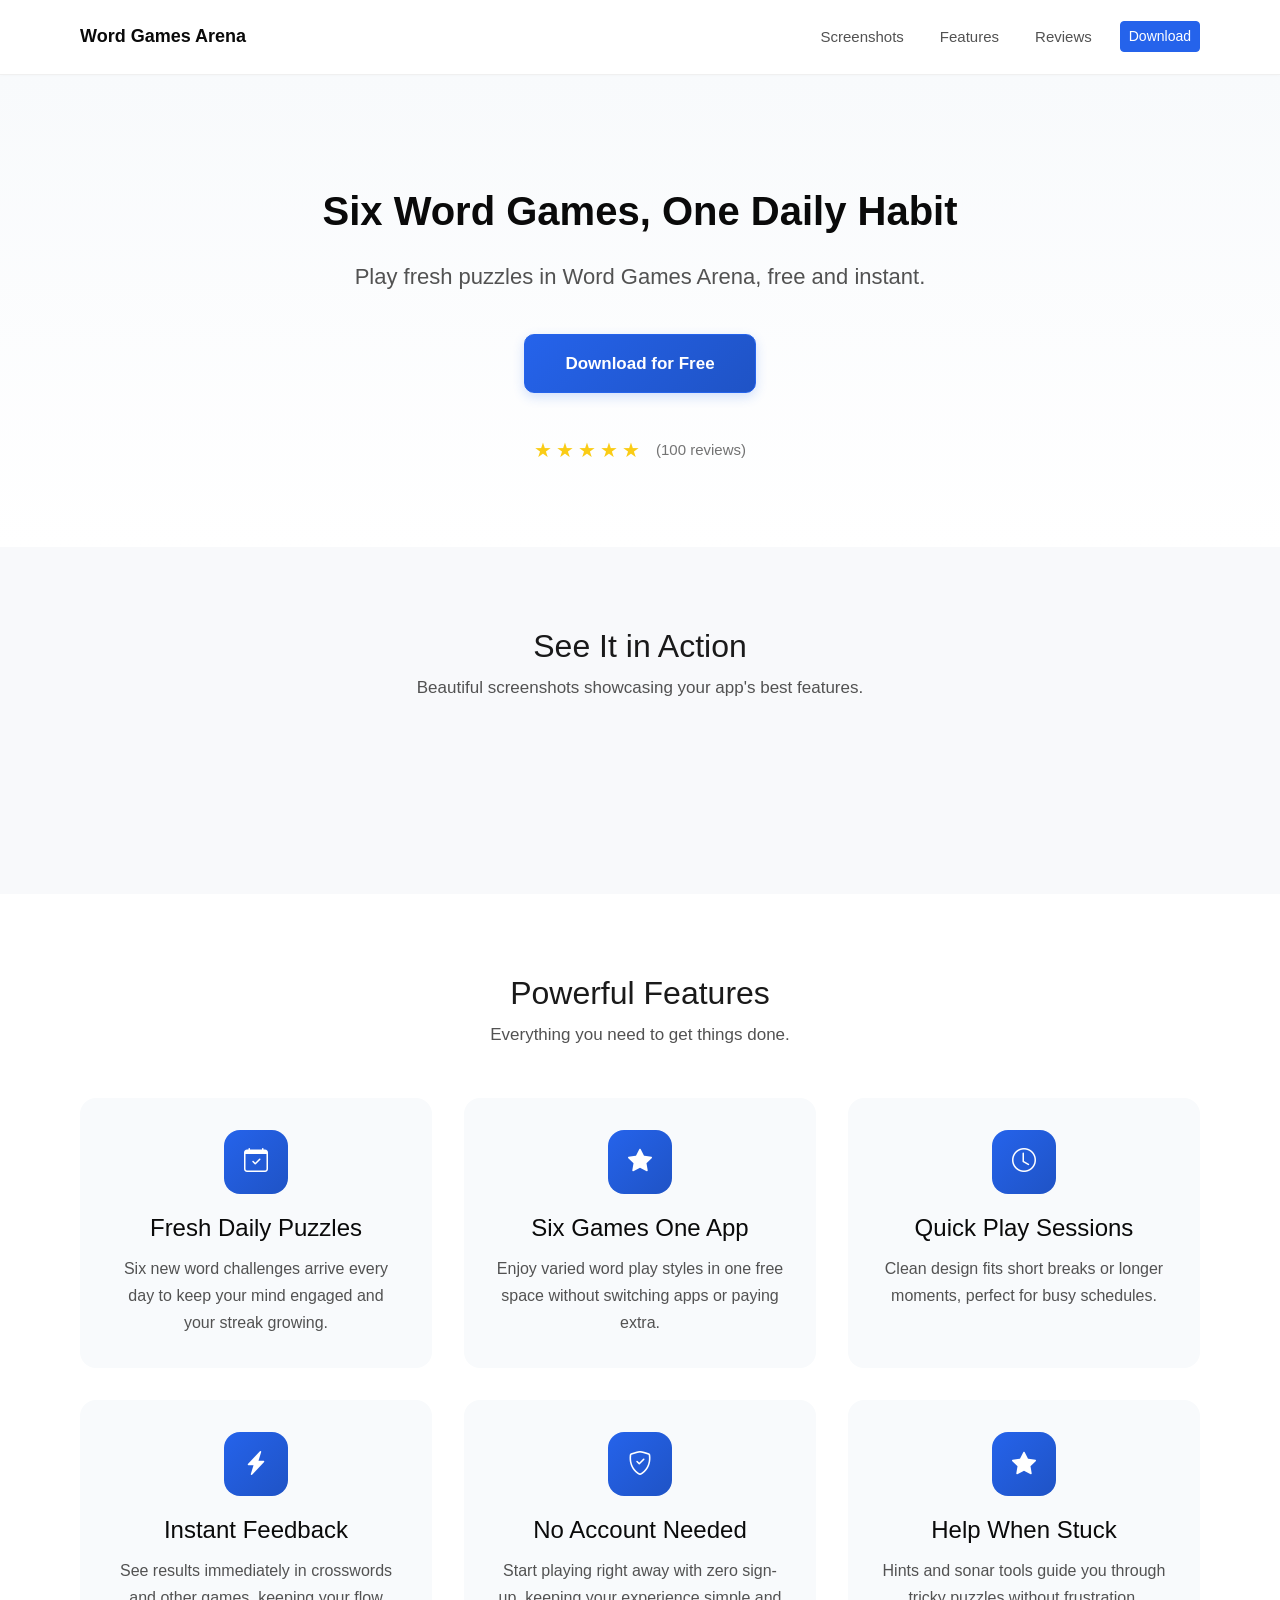
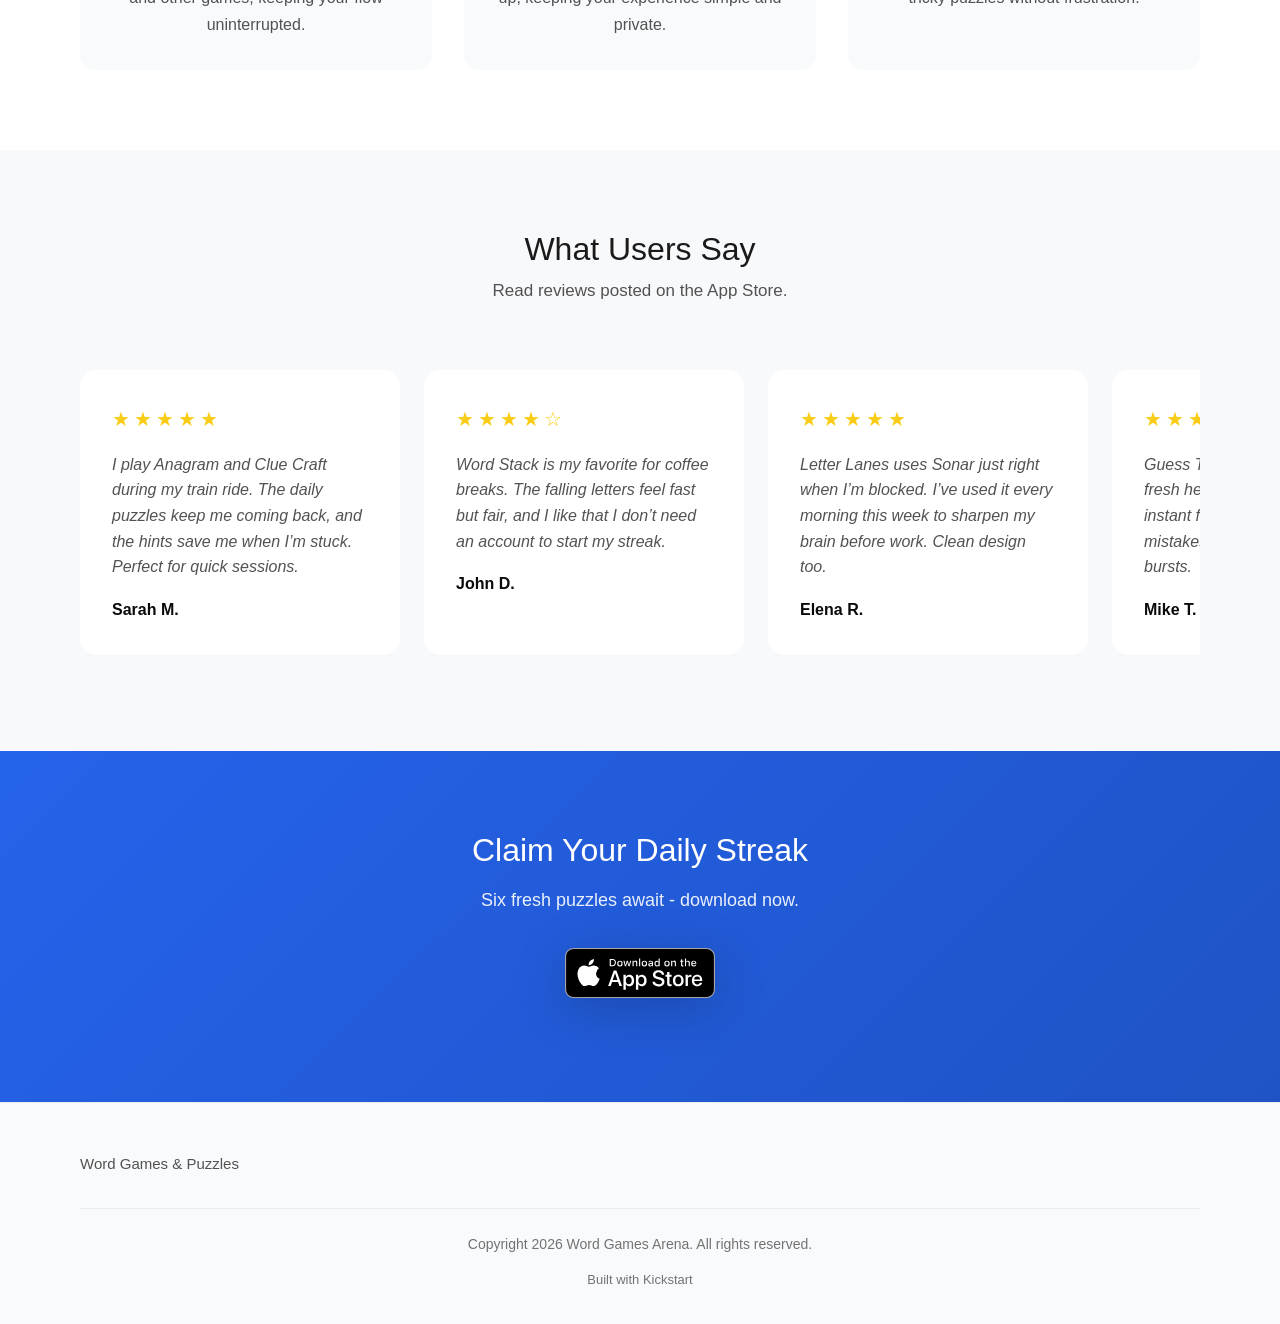
==== index.html @ 51b1088b "Deploy website – 24 Oct 2026 at 8:24 PM" ====
<!doctype html>
<html lang="en" data-light-theme="light" data-dark-theme="dark">
  <head>
    <base href="./" />
    <meta property="og:site_name" content="Word Games Arena" />
    <meta property="og:title" content="Word Games Arena" />
    <meta name="twitter:title" content="Word Games Arena" />
    <meta property="og:url" content="https://example.com/" />
    <meta name="twitter:domain" content="example.com" />
    <meta name="twitter:card" content="summary_large_image" />
    <meta name="twitter:dnt" content="on" />
    <meta charset="utf-8" />
    <meta name="viewport" content="width=device-width, initial-scale=1" />
    <meta name="author" content="Developer" />
    <meta name="generator" content="Ignite v0.6.0" />
    <title>Word Games Arena</title>
    <link href="css/bootstrap.min.css" rel="stylesheet" />
    <link href="css/bootstrap-icons.min.css" rel="stylesheet" />
    <link href="css/ignite-core.min.css" rel="stylesheet" />
    <link href="https://example.com/" rel="canonical" />
    <link href="css/styles.css" rel="stylesheet" />
    <style>
:root {
    --primary-color: #2563eb;
    --primary-rgb: 37, 99, 235;
    --font-family: -apple-system, BlinkMacSystemFont, 'Segoe UI', Roboto, 'Helvetica Neue', Arial, sans-serif;
    color-scheme: light dark;
}
</style>
    <meta name="apple-itunes-app" content="app-id=6823714719" />
  </head>
  <body data-site-classes="site-shell">
    <header>
      <nav class="site-header navbar navbar-expand-md">
        <div class="container flex-wrap flex-lg-nowrap">
          <div class="me-2 me-md-auto">
            <a href="./" class="brand-link d-inline-flex align-items-center navbar-brand"><span class="brand-name">Word Games Arena</span></a>
          </div>
          <button type="button" class="navbar-toggler btn" data-bs-toggle="collapse" data-bs-target="#navbarCollapse" aria-controls="navbarCollapse" aria-expanded="false" aria-label="Toggle navigation"><span class="navbar-toggler-icon"></span></button>
          <div id="navbarCollapse" class="collapse navbar-collapse">
            <ul class="navbar-nav mb-2 mb-md-0 col justify-content-end">
              <li class="nav-item"><a href="#screenshots" class="nav-link text-nowrap">Screenshots</a></li>
              <li class="nav-item"><a href="#features" class="nav-link text-nowrap">Features</a></li>
              <li class="nav-item"><a href="#reviews" class="nav-link text-nowrap">Reviews</a></li>
              <li class="nav-item"><a href="https://apps.apple.com/app/id6823714719" class="text-nowrap btn btn-sm btn-primary">Download</a></li>
            </ul>
          </div>
        </div>
      </nav>
    </header>
    <main class="site-main">
      <div class="ig-main-content">
        <div id="hero" class="hero hero-centered">
          <div class="container">
            <div class="hero-content">
              <h1 class="hero-title">Six Word Games, One Daily Habit</h1>
              <p class="hero-subtitle">Play fresh puzzles in Word Games Arena, free and instant.</p>
              <div class="hero-cta">
                <a href="https://apps.apple.com/app/id6823714719" class="cta-button cta-button-primary btn btn-primary">Download for Free</a>
              </div>
              <div class="hero-rating">
                <div class="rating-stars">
                  <span class="star">★</span>
                  <span class="star">★</span>
                  <span class="star">★</span>
                  <span class="star">★</span>
                  <span class="star">★</span>
                </div>
                <p class="rating-text"><span class="rating-count">(100 reviews)</span></p>
              </div>
            </div>
          </div>
        </div>
        <div id="screenshots" class="screenshots-section screenshots-carousel">
          <div class="container">
            <div class="section-header">
              <h2>See It in Action</h2>
              <p class="section-description">Beautiful screenshots showcasing your app's best features.</p>
            </div>
            <div class="screenshots-container">
              <div class="screenshots-scroll"></div>
            </div>
          </div>
        </div>
        <div id="features" class="features-section features-grid-layout features-grid-multiple-of-three">
          <div class="container">
            <div class="section-header">
              <h2>Powerful Features</h2>
              <p class="section-description">Everything you need to get things done.</p>
            </div>
            <div class="features-grid">
              <div class="feature-card">
                <div class="feature-icon">
                  <i class="feature-icon-image bi-calendar-check"></i>
                </div>
                <h4 class="feature-title">Fresh Daily Puzzles</h4>
                <p class="feature-description">Six new word challenges arrive every day to keep your mind engaged and your streak growing.</p>
              </div>
              <div class="feature-card">
                <div class="feature-icon">
                  <i class="feature-icon-image bi-star-fill"></i>
                </div>
                <h4 class="feature-title">Six Games One App</h4>
                <p class="feature-description">Enjoy varied word play styles in one free space without switching apps or paying extra.</p>
              </div>
              <div class="feature-card">
                <div class="feature-icon">
                  <i class="feature-icon-image bi-clock"></i>
                </div>
                <h4 class="feature-title">Quick Play Sessions</h4>
                <p class="feature-description">Clean design fits short breaks or longer moments, perfect for busy schedules.</p>
              </div>
              <div class="feature-card">
                <div class="feature-icon">
                  <i class="feature-icon-image bi-lightning-charge-fill"></i>
                </div>
                <h4 class="feature-title">Instant Feedback</h4>
                <p class="feature-description">See results immediately in crosswords and other games, keeping your flow uninterrupted.</p>
              </div>
              <div class="feature-card">
                <div class="feature-icon">
                  <i class="feature-icon-image bi-shield-check"></i>
                </div>
                <h4 class="feature-title">No Account Needed</h4>
                <p class="feature-description">Start playing right away with zero sign-up, keeping your experience simple and private.</p>
              </div>
              <div class="feature-card">
                <div class="feature-icon">
                  <i class="feature-icon-image bi-star-fill"></i>
                </div>
                <h4 class="feature-title">Help When Stuck</h4>
                <p class="feature-description">Hints and sonar tools guide you through tricky puzzles without frustration.</p>
              </div>
            </div>
          </div>
        </div>
        <div id="reviews" class="testimonials-section testimonials-carousel">
          <div class="container">
            <div class="section-header">
              <h2>What Users Say</h2>
              <p class="section-description">Read reviews posted on the App Store.</p>
            </div>
            <div class="testimonials-scroll">
              <div class="testimonial-card">
                <div class="testimonial-rating">
                  <span class="star">★</span>
                  <span class="star">★</span>
                  <span class="star">★</span>
                  <span class="star">★</span>
                  <span class="star">★</span>
                </div>
                <p class="testimonial-quote">I play Anagram and Clue Craft during my train ride. The daily puzzles keep me coming back, and the hints save me when I’m stuck. Perfect for quick sessions.</p>
                <p class="testimonial-author">Sarah M.</p>
              </div>
              <div class="testimonial-card">
                <div class="testimonial-rating">
                  <span class="star">★</span>
                  <span class="star">★</span>
                  <span class="star">★</span>
                  <span class="star">★</span>
                  <span class="star">☆</span>
                </div>
                <p class="testimonial-quote">Word Stack is my favorite for coffee breaks. The falling letters feel fast but fair, and I like that I don’t need an account to start my streak.</p>
                <p class="testimonial-author">John D.</p>
              </div>
              <div class="testimonial-card">
                <div class="testimonial-rating">
                  <span class="star">★</span>
                  <span class="star">★</span>
                  <span class="star">★</span>
                  <span class="star">★</span>
                  <span class="star">★</span>
                </div>
                <p class="testimonial-quote">Letter Lanes uses Sonar just right when I’m blocked. I’ve used it every morning this week to sharpen my brain before work. Clean design too.</p>
                <p class="testimonial-author">Elena R.</p>
              </div>
              <div class="testimonial-card">
                <div class="testimonial-rating">
                  <span class="star">★</span>
                  <span class="star">★</span>
                  <span class="star">★</span>
                  <span class="star">★</span>
                  <span class="star">☆</span>
                </div>
                <p class="testimonial-quote">Guess The Word is familiar but fresh here. The crossword gives instant feedback, so I can fix mistakes fast. Great for short bursts.</p>
                <p class="testimonial-author">Mike T.</p>
              </div>
            </div>
          </div>
        </div>
        <div id="download" class="download-section">
          <div class="container">
            <div class="download-content">
              <h2>Claim Your Daily Streak</h2>
              <p class="download-description">Six fresh puzzles await - download now.</p>
              <div class="store-badges">
                <a href="https://apps.apple.com/app/id6823714719" class="store-badge-link"><img src="images/app-store-download-black.svg" alt="Download on the App Store" class="store-badge store-badge-light-mode" /><img src="images/app-store-download-white.svg" alt="Download on the App Store" class="store-badge store-badge-dark-mode" /></a>
              </div>
            </div>
          </div>
        </div>
      </div>
    </main>
    <div class="site-footer">
      <div class="container">
        <div class="footer-content">
          <div class="footer-brand">
            <p class="footer-tagline">Word Games &amp; Puzzles</p>
          </div>
        </div>
        <div class="footer-copyright">
          <p>Copyright 2026 Word Games Arena. All rights reserved.</p>
          <a href="https://www.kickstart.tools" class="footer-kickstart-link">Built with Kickstart</a>
        </div>
      </div>
    </div>
    <script src="js/bootstrap.bundle.min.js"></script>
    <script src="js/ignite-core.js"></script>
  </body>
</html>
---- css/ignite-core.min.css ----
/* Since positioning the image, we need to help out the caption */
.carousel-caption {
  bottom: 3rem;
  z-index: 10;
}

/* Declare heights because of positioning of img element */
.carousel-item {
  height: 32rem;
}

/* Removing padding from the last paragraph in an alert. */
div.alert p:last-child {
  margin-bottom: 0;
}

.font-inherit, .font-inherit * {
  font: inherit;
}

.color-inherit, .color-inherit * {
  color: inherit;
}

.line-height-inherit {
  line-height: inherit;
}

.form-control::placeholder {
    color: gray;
    opacity: 1;
}
/* Removing text syling from a link. */
.link-plain {
    color: inherit;
    text-decoration: none;
    cursor: pointer;
}

/* Define CSS Variables for Material Backgrounds */
:root {
    /* Light Material Values */
    --material-light-ultra-thin: rgba(255, 255, 255, 0.5);
    --material-light-ultra-thin-blur: rgba(255, 255, 255, 0.2);
    --material-light-thin: rgba(255, 255, 255, 0.6);
    --material-light-thin-blur: rgba(255, 255, 255, 0.3);
    --material-light-regular: rgba(255, 255, 255, 0.7);
    --material-light-regular-blur: rgba(255, 255, 255, 0.4);
    --material-light-thick: rgba(255, 255, 255, 0.8);
    --material-light-thick-blur: rgba(255, 255, 255, 0.5);
    --material-light-ultra-thick: rgba(255, 255, 255, 0.9);
    --material-light-ultra-thick-blur: rgba(255, 255, 255, 0.6);

    /* Dark Material Values */
    --material-dark-ultra-thin: rgba(30, 30, 30, 0.5);
    --material-dark-ultra-thin-blur: rgba(30, 30, 30, 0.2);
    --material-dark-thin: rgba(30, 30, 30, 0.6);
    --material-dark-thin-blur: rgba(30, 30, 30, 0.3);
    --material-dark-regular: rgba(30, 30, 30, 0.7);
    --material-dark-regular-blur: rgba(30, 30, 30, 0.4);
    --material-dark-thick: rgba(30, 30, 30, 0.8);
    --material-dark-thick-blur: rgba(30, 30, 30, 0.5);
    --material-dark-ultra-thick: rgba(30, 30, 30, 0.9);
    --material-dark-ultra-thick-blur: rgba(30, 30, 30, 0.6);
}

/* Auto-switching Material Classes */
.material-ultra-thin {
    background: var(--material-light-ultra-thin);
    @supports ((backdrop-filter: blur(10px)) or (-webkit-backdrop-filter: blur(10px))) {
        background: var(--material-light-ultra-thin-blur);
        -webkit-backdrop-filter: blur(10px) saturate(180%);
        backdrop-filter: blur(10px) saturate(180%);
    }
}

.material-thin {
    background: var(--material-light-thin);
    @supports ((backdrop-filter: blur(20px)) or (-webkit-backdrop-filter: blur(20px))) {
        background: var(--material-light-thin-blur);
        -webkit-backdrop-filter: blur(20px) saturate(180%);
        backdrop-filter: blur(20px) saturate(180%);
    }
}

.material-regular {
    background: var(--material-light-regular);
    @supports ((backdrop-filter: blur(30px)) or (-webkit-backdrop-filter: blur(30px))) {
        background: var(--material-light-regular-blur);
        -webkit-backdrop-filter: blur(30px) saturate(180%);
        backdrop-filter: blur(30px) saturate(180%);
    }
}

.material-thick {
    background: var(--material-light-thick);
    @supports ((backdrop-filter: blur(50px)) or (-webkit-backdrop-filter: blur(50px))) {
        background: var(--material-light-thick-blur);
        -webkit-backdrop-filter: blur(50px) saturate(180%);
        backdrop-filter: blur(50px) saturate(180%);
    }
}

.material-ultra-thick {
    background: var(--material-light-ultra-thick);
    @supports ((backdrop-filter: blur(70px)) or (-webkit-backdrop-filter: blur(70px))) {
        background: var(--material-light-ultra-thick-blur);
        -webkit-backdrop-filter: blur(70px) saturate(180%);
        backdrop-filter: blur(70px) saturate(180%);
    }
}

[data-bs-theme*="dark"] .material-ultra-thin {
    background: var(--material-dark-ultra-thin);
    @supports ((backdrop-filter: blur(10px)) or (-webkit-backdrop-filter: blur(10px))) {
        background: var(--material-dark-ultra-thin-blur);
        -webkit-backdrop-filter: blur(10px) saturate(180%);
        backdrop-filter: blur(10px) saturate(180%);
    }
}

[data-bs-theme*="dark"] .material-thin {
    background: var(--material-dark-thin);
    @supports ((backdrop-filter: blur(20px)) or (-webkit-backdrop-filter: blur(20px))) {
        background: var(--material-dark-thin-blur);
        -webkit-backdrop-filter: blur(20px) saturate(180%);
        backdrop-filter: blur(20px) saturate(180%);
    }
}

[data-bs-theme*="dark"] .material-regular {
    background: var(--material-dark-regular);
    @supports ((backdrop-filter: blur(30px)) or (-webkit-backdrop-filter: blur(30px))) {
        background: var(--material-dark-regular-blur);
        -webkit-backdrop-filter: blur(30px) saturate(180%);
        backdrop-filter: blur(30px) saturate(180%);
    }
}

[data-bs-theme*="dark"] .material-thick {
    background: var(--material-dark-thick);
    @supports ((backdrop-filter: blur(50px)) or (-webkit-backdrop-filter: blur(50px))) {
        background: var(--material-dark-thick-blur);
        -webkit-backdrop-filter: blur(50px) saturate(180%);
        backdrop-filter: blur(50px) saturate(180%);
    }
}

[data-bs-theme*="dark"] .material-ultra-thick {
    background: var(--material-dark-ultra-thick);
    @supports ((backdrop-filter: blur(70px)) or (-webkit-backdrop-filter: blur(70px))) {
        background: var(--material-dark-ultra-thick-blur);
        -webkit-backdrop-filter: blur(70px) saturate(180%);
        backdrop-filter: blur(70px) saturate(180%);
    }
}

/* Light Material Classes (for explicit overrides) */
.material-ultra-thin-light {
    background: var(--material-light-ultra-thin);
    @supports ((backdrop-filter: blur(10px)) or (-webkit-backdrop-filter: blur(10px))) {
        background: var(--material-light-ultra-thin-blur);
        -webkit-backdrop-filter: blur(10px) saturate(180%);
        backdrop-filter: blur(10px) saturate(180%);
    }
}

.material-thin-light {
    background: var(--material-light-thin);
    @supports ((backdrop-filter: blur(20px)) or (-webkit-backdrop-filter: blur(20px))) {
        background: var(--material-light-thin-blur);
        -webkit-backdrop-filter: blur(20px) saturate(180%);
        backdrop-filter: blur(20px) saturate(180%);
    }
}

.material-regular-light {
    background: var(--material-light-regular);
    @supports ((backdrop-filter: blur(30px)) or (-webkit-backdrop-filter: blur(30px))) {
        background: var(--material-light-regular-blur);
        -webkit-backdrop-filter: blur(30px) saturate(180%);
        backdrop-filter: blur(30px) saturate(180%);
    }
}

.material-thick-light {
    background: var(--material-light-thick);
    @supports ((backdrop-filter: blur(50px)) or (-webkit-backdrop-filter: blur(50px))) {
        background: var(--material-light-thick-blur);
        -webkit-backdrop-filter: blur(50px) saturate(180%);
        backdrop-filter: blur(50px) saturate(180%);
    }
}

.material-ultra-thick-light {
    background: var(--material-light-ultra-thick);
    @supports ((backdrop-filter: blur(70px)) or (-webkit-backdrop-filter: blur(70px))) {
        background: var(--material-light-ultra-thick-blur);
        -webkit-backdrop-filter: blur(70px) saturate(180%);
        backdrop-filter: blur(70px) saturate(180%);
    }
}

/* Dark Material Classes (for explicit overrides) */
.material-ultra-thin-dark {
    background: var(--material-dark-ultra-thin);
    @supports ((backdrop-filter: blur(10px)) or (-webkit-backdrop-filter: blur(10px))) {
        background: var(--material-dark-ultra-thin-blur);
        -webkit-backdrop-filter: blur(10px) saturate(180%);
        backdrop-filter: blur(10px) saturate(180%);
    }
}

.material-thin-dark {
    background: var(--material-dark-thin);
    @supports ((backdrop-filter: blur(20px)) or (-webkit-backdrop-filter: blur(20px))) {
        background: var(--material-dark-thin-blur);
        -webkit-backdrop-filter: blur(20px) saturate(180%);
        backdrop-filter: blur(20px) saturate(180%);
    }
}

.material-regular-dark {
    background: var(--material-dark-regular);
    @supports ((backdrop-filter: blur(30px)) or (-webkit-backdrop-filter: blur(30px))) {
        background: var(--material-dark-regular-blur);
        -webkit-backdrop-filter: blur(30px) saturate(180%);
        backdrop-filter: blur(30px) saturate(180%);
    }
}

.material-thick-dark {
    background: var(--material-dark-thick);
    @supports ((backdrop-filter: blur(50px)) or (-webkit-backdrop-filter: blur(50px))) {
        background: var(--material-dark-thick-blur);
        -webkit-backdrop-filter: blur(50px) saturate(180%);
        backdrop-filter: blur(50px) saturate(180%);
    }
}

.material-ultra-thick-dark {
    background: var(--material-dark-ultra-thick);
    @supports ((backdrop-filter: blur(70px)) or (-webkit-backdrop-filter: blur(70px))) {
        background: var(--material-dark-ultra-thick-blur);
        -webkit-backdrop-filter: blur(70px) saturate(180%);
        backdrop-filter: blur(70px) saturate(180%);
    }
}

.ig-text-small {
    font-size: 0.9rem;
}

.ig-text-xSmall {
    font-size: 0.8rem;
}

.ig-text-xxSmall {
    font-size: 0.7rem;
}

.ig-text-xxxSmall {
    font-size: 0.6rem;
}

.ig-line-clamp {
    overflow: hidden;
    display: -webkit-box;
    -webkit-box-orient: vertical;
    -webkit-line-clamp: var(--ig-max-line-length, 1);
}

.ig-line-clamp-none {
    overflow: visible;
    display: block;
    -webkit-box-orient: horizontal;
    -webkit-line-clamp: unset;
}


:root {
    --bs-primary: rgb(13 110 253 / 100%);
    --bs-primary-rgb: 13, 110, 253;
    --bs-primary-text-emphasis: rgb(5 44 101 / 100%);
    --bs-primary-bg-subtle: rgb(206 226 254 / 100%);
    --bs-primary-border-subtle: rgb(109 168 253 / 100%);
    --bs-secondary: rgb(108 117 125 / 100%);
    --bs-secondary-rgb: 108, 117, 125;
    --bs-secondary-text-emphasis: rgb(43 46 50 / 100%);
    --bs-secondary-bg-subtle: rgb(225 227 229 / 100%);
    --bs-secondary-border-subtle: rgb(166 172 177 / 100%);
    --bs-success: rgb(25 135 84 / 100%);
    --bs-success-rgb: 25, 135, 84;
    --bs-success-text-emphasis: rgb(10 54 33 / 100%);
    --bs-success-bg-subtle: rgb(209 231 220 / 100%);
    --bs-success-border-subtle: rgb(117 183 152 / 100%);
    --bs-info: rgb(13 202 240 / 100%);
    --bs-info-rgb: 13, 202, 240;
    --bs-info-text-emphasis: rgb(5 80 96 / 100%);
    --bs-info-bg-subtle: rgb(206 244 252 / 100%);
    --bs-info-border-subtle: rgb(109 223 246 / 100%);
    --bs-warning: rgb(255 193 7 / 100%);
    --bs-warning-rgb: 255, 193, 7;
    --bs-warning-text-emphasis: rgb(102 77 2 / 100%);
    --bs-warning-bg-subtle: rgb(255 242 205 / 100%);
    --bs-warning-border-subtle: rgb(255 217 106 / 100%);
    --bs-danger: rgb(220 53 69 / 100%);
    --bs-danger-rgb: 220, 53, 69;
    --bs-danger-text-emphasis: rgb(88 21 27 / 100%);
    --bs-danger-bg-subtle: rgb(248 214 217 / 100%);
    --bs-danger-border-subtle: rgb(234 133 143 / 100%);
    --bs-light: rgb(248 249 250 / 100%);
    --bs-light-rgb: 248, 249, 250;
    --bs-light-text-emphasis: rgb(49 49 49 / 100%);
    --bs-light-bg-subtle: rgb(253 253 254 / 100%);
    --bs-light-border-subtle: rgb(198 199 200 / 100%);
    --bs-dark: rgb(33 37 41 / 100%);
    --bs-dark-rgb: 33, 37, 41;
    --bs-dark-text-emphasis: rgb(13 14 16 / 100%);
    --bs-dark-bg-subtle: rgb(210 211 212 / 100%);
    --bs-dark-border-subtle: rgb(121 124 126 / 100%);
    --bs-body-color: rgb(33 37 41 / 100%);
    --bs-body-color-rgb: 33, 37, 41;
    --bs-body-bg: rgb(255 255 255 / 100%);
    --bs-body-bg-rgb: 255, 255, 255;
    --bs-emphasis-color-rgb: 0, 0, 0;
    --bs-secondary-color: rgb(8415 9435 10455 / 75%);
    --bs-secondary-color-rgb: 8415, 9435, 10455;
    --bs-tertiary-color: rgb(8415 9435 10455 / 50%);
    --bs-tertiary-color-rgb: 8415, 9435, 10455;
    --bs-secondary-bg: rgb(233 236 239 / 100%);
    --bs-secondary-bg-rgb: 233, 236, 239;
    --bs-tertiary-bg: rgb(248 249 250 / 100%);
    --bs-tertiary-bg-rgb: 248, 249, 250;
    --bs-link-color: rgb(13 110 253 / 100%);
    --bs-link-color-rgb: 13, 110, 253;
    --bs-link-hover-color: rgb(10 88 202 / 100%);
    --bs-link-hover-color-rgb: 10, 88, 202;
    --bs-border-color: rgb(222 226 230 / 100%);
    --bs-border-color-rgb: 222, 226, 230;
    --syntax-highlight-theme: "xcode-light";
}

@media (min-width: 540px) {
    .container {
    max-width: 540px;
}
}

@media (min-width: 720px) {
    .container {
    max-width: 720px;
}
}

@media (min-width: 960px) {
    .container {
    max-width: 960px;
}
}

@media (min-width: 1140px) {
    .container {
    max-width: 1140px;
}
}

@media (min-width: 1320px) {
    .container {
    max-width: 1320px;
}
}

/* Global style rules */

/* Root and body styles */
html {
    font-size: var(--bs-root-font-size, 16px);
}

body {
    font-family: var(--bs-body-font-family, system-ui, -apple-system, "Segoe UI", Roboto, "Helvetica Neue", "Noto Sans", "Liberation Sans", Arial, sans-serif);
    font-size: var(--bs-body-font-size, 1rem);
    line-height: var(--bs-body-line-height, 1.5);
    color: var(--bs-body-color);
    background-color: var(--bs-body-bg);
}

/* Link styles */
a {
    color: var(--bs-link-color);
    text-decoration: var(--bs-link-decoration, underline);
}

a:hover {
    color: var(--bs-link-hover-color);
}

/* Link role styles */
.link-primary {
    color: var(--bs-primary) !important;
    text-decoration-color: var(--bs-primary) !important;
}
.link-primary:hover {
    color: rgba(var(--bs-primary-rgb), 0.8) !important;
    text-decoration-color: rgba(var(--bs-primary-rgb), 0.8) !important;
}

.link-secondary {
    color: var(--bs-secondary) !important;
    text-decoration-color: var(--bs-secondary) !important;
}
.link-secondary:hover {
    color: rgba(var(--bs-secondary-rgb), 0.8) !important;
    text-decoration-color: rgba(var(--bs-secondary-rgb), 0.8) !important;
}

.link-success {
    color: var(--bs-success) !important;
    text-decoration-color: var(--bs-success) !important;
}
.link-success:hover {
    color: rgba(var(--bs-success-rgb), 0.8) !important;
    text-decoration-color: rgba(var(--bs-success-rgb), 0.8) !important;
}

.link-info {
    color: var(--bs-info) !important;
    text-decoration-color: var(--bs-info) !important;
}
.link-info:hover {
    color: rgba(var(--bs-info-rgb), 0.8) !important;
    text-decoration-color: rgba(var(--bs-info-rgb), 0.8) !important;
}

.link-warning {
    color: var(--bs-warning) !important;
    text-decoration-color: var(--bs-warning) !important;
}
.link-warning:hover {
    color: rgba(var(--bs-warning-rgb), 0.8) !important;
    text-decoration-color: rgba(var(--bs-warning-rgb), 0.8) !important;
}

.link-danger {
    color: var(--bs-danger) !important;
    text-decoration-color: var(--bs-danger) !important;
}
.link-danger:hover {
    color: rgba(var(--bs-danger-rgb), 0.8) !important;
    text-decoration-color: rgba(var(--bs-danger-rgb), 0.8) !important;
}

.link-light {
    color: var(--bs-light) !important;
    text-decoration-color: var(--bs-light) !important;
}
.link-light:hover {
    color: rgba(var(--bs-light-rgb), 0.8) !important;
    text-decoration-color: rgba(var(--bs-light-rgb), 0.8) !important;
}

.link-dark {
    color: var(--bs-dark) !important;
    text-decoration-color: var(--bs-dark) !important;
}
.link-dark:hover {
    color: rgba(var(--bs-dark-rgb), 0.8) !important;
    text-decoration-color: rgba(var(--bs-dark-rgb), 0.8) !important;
}

/* Alert styles */
.alert-primary {
    color: var(--bs-primary-text-emphasis);
    background-color: var(--bs-primary-bg-subtle);
    border-color: var(--bs-primary-border-subtle);
}

.alert-secondary {
    color: var(--bs-secondary-text-emphasis);
    background-color: var(--bs-secondary-bg-subtle);
    border-color: var(--bs-secondary-border-subtle);
}

.alert-success {
    color: var(--bs-success-text-emphasis);
    background-color: var(--bs-success-bg-subtle);
    border-color: var(--bs-success-border-subtle);
}

.alert-info {
    color: var(--bs-info-text-emphasis);
    background-color: var(--bs-info-bg-subtle);
    border-color: var(--bs-info-border-subtle);
}

.alert-warning {
    color: var(--bs-warning-text-emphasis);
    background-color: var(--bs-warning-bg-subtle);
    border-color: var(--bs-warning-border-subtle);
}

.alert-danger {
    color: var(--bs-danger-text-emphasis);
    background-color: var(--bs-danger-bg-subtle);
    border-color: var(--bs-danger-border-subtle);
}

.alert-light {
    color: var(--bs-light-text-emphasis);
    background-color: var(--bs-light-bg-subtle);
    border-color: var(--bs-light-border-subtle);
}

.alert-dark {
    color: var(--bs-dark-text-emphasis);
    background-color: var(--bs-dark-bg-subtle);
    border-color: var(--bs-dark-border-subtle);
}

/* Subtle backgrounds */
.bg-primary-subtle {
    background-color: rgba(var(--bs-primary-rgb), 0.15) !important;
}

.bg-secondary-subtle {
    background-color: rgba(var(--bs-secondary-rgb), 0.15) !important;
}

.bg-success-subtle {
    background-color: rgba(var(--bs-success-rgb), 0.15) !important;
}

.bg-info-subtle {
    background-color: rgba(var(--bs-info-rgb), 0.15) !important;
}

.bg-warning-subtle {
    background-color: rgba(var(--bs-warning-rgb), 0.15) !important;
}

.bg-danger-subtle {
    background-color: rgba(var(--bs-danger-rgb), 0.15) !important;
}

.bg-light-subtle {
    background-color: rgba(var(--bs-light-rgb), 0.15) !important;
}

.bg-dark-subtle {
    background-color: rgba(var(--bs-dark-rgb), 0.15) !important;
}

/* Card with solid background */
.text-bg-primary {
    color: #fff;
    background-color: var(--bs-primary) !important;
}

.text-bg-secondary {
    color: #fff;
    background-color: var(--bs-secondary) !important;
}

.text-bg-success {
    color: #fff;
    background-color: var(--bs-success) !important;
}

.text-bg-info {
    color: #000;
    background-color: var(--bs-info) !important;
}

.text-bg-warning {
    color: #000;
    background-color: var(--bs-warning) !important;
}

.text-bg-danger {
    color: #fff;
    background-color: var(--bs-danger) !important;
}

.text-bg-light {
    color: #000;
    background-color: var(--bs-light) !important;
}

.text-bg-dark {
    color: #fff;
    background-color: var(--bs-dark) !important;
}

/* Card with colored border */
.border-primary {
    border-color: var(--bs-primary) !important;
}

.border-secondary {
    border-color: var(--bs-secondary) !important;
}

.border-success {
    border-color: var(--bs-success) !important;
}

.border-info {
    border-color: var(--bs-info) !important;
}

.border-warning {
    border-color: var(--bs-warning) !important;
}

.border-danger {
    border-color: var(--bs-danger) !important;
}

.border-light {
    border-color: var(--bs-light) !important;
}

.border-dark {
    border-color: var(--bs-dark) !important;
}

/* Paragraph margin */
p {
    margin-top: 0;
    margin-bottom: var(--bs-paragraph-margin-bottom, 1rem);
}

/* Heading styles */
h1, h2, h3, h4, h5, h6 {
    font-family: var(--bs-headings-font-family, inherit);
    margin-bottom: var(--bs-headings-margin-bottom, 0.5rem);
    font-weight: var(--bs-headings-font-weight, 500);
    line-height: var(--bs-headings-line-height, 1.2);
    color: var(--bs-heading-color, inherit);
}

/* Individual heading sizes */
h1 { font-size: var(--bs-h1-font-size, 2.5rem); }
h2 { font-size: var(--bs-h2-font-size, 2rem); }
h3 { font-size: var(--bs-h3-font-size, 1.75rem); }
h4 { font-size: var(--bs-h4-font-size, 1.5rem); }
h5 { font-size: var(--bs-h5-font-size, 1.25rem); }
h6 { font-size: var(--bs-h6-font-size, 1rem); }

/* Font weights */
.fw-lighter { font-weight: var(--bs-font-weight-lighter, 200); }
.fw-light { font-weight: var(--bs-font-weight-light, 300); }
.fw-normal { font-weight: var(--bs-font-weight-normal, 400); }
.fw-bold { font-weight: var(--bs-font-weight-bold, 700); }
.fw-bolder { font-weight: var(--bs-font-weight-bolder, 800); }

/* Font sizes */
.fs-small { font-size: var(--bs-body-font-size-sm, 0.875rem); }
.fs-base { font-size: var(--bs-body-font-size, 1rem); }
.fs-large { font-size: var(--bs-body-font-size-lg, 1.25rem); }

/* Line heights */
.lh-1 { line-height: var(--bs-line-height-condensed, 1); }
.lh-base { line-height: var(--bs-line-height-base, 1.5); }
.lh-lg { line-height: var(--bs-line-height-expanded, 2); }

/* Inline code */
:not(pre) > code {
    font-family: var(--bs-font-monospace, monospace);
    font-size: var(--bs-code-font-size, 1em);
}

/* Code blocks */
code, pre {
    font-family: var(--bs-font-monospace, monospace);
    font-size: var(--code-block-font-size, 1em);
    margin-bottom: var(--bs-paragraph-margin-bottom, 1rem) !important;
}

/* Border styles */
.border { border: 1px solid var(--bs-border-color) !important; }

/* Color rules */
.text-primary { color: var(--bs-primary) !important; }
.text-secondary { color: var(--bs-secondary) !important; }
.text-success { color: var(--bs-success) !important; }
.text-info { color: var(--bs-info) !important; }
.text-warning { color: var(--bs-warning) !important; }
.text-danger { color: var(--bs-danger) !important; }
.text-light { color: var(--bs-light) !important; }
.text-dark { color: var(--bs-dark) !important; }

/* Background rules */
.bg-primary { background-color: var(--bs-primary) !important; }
.bg-secondary { background-color: var(--bs-secondary) !important; }
.bg-success { background-color: var(--bs-success) !important; }
.bg-info { background-color: var(--bs-info) !important; }
.bg-warning { background-color: var(--bs-warning) !important; }
.bg-danger { background-color: var(--bs-danger) !important; }
.bg-light { background-color: var(--bs-light) !important; }
.bg-dark { background-color: var(--bs-dark) !important; }

/* Button rules */
.btn-primary {
    background-color: var(--bs-primary);
    border-color: var(--bs-primary);
}
.btn-primary:hover {
    background-color: rgb(var(--bs-primary-rgb));
    border-color: rgb(var(--bs-primary-rgb));
}

.btn-secondary {
    background-color: var(--bs-secondary);
    border-color: var(--bs-secondary);
}
.btn-secondary:hover {
    background-color: rgb(var(--bs-secondary-rgb));
    border-color: rgb(var(--bs-secondary-rgb));
}

.btn-success {
    background-color: var(--bs-success);
    border-color: var(--bs-success);
}
.btn-success:hover {
    background-color: rgb(var(--bs-success-rgb));
    border-color: rgb(var(--bs-success-rgb));
}

.btn-info {
    background-color: var(--bs-info);
    border-color: var(--bs-info);
}
.btn-info:hover {
    background-color: rgb(var(--bs-info-rgb));
    border-color: rgb(var(--bs-info-rgb));
}

.btn-warning {
    background-color: var(--bs-warning);
    border-color: var(--bs-warning);
}
.btn-warning:hover {
    background-color: rgb(var(--bs-warning-rgb));
    border-color: rgb(var(--bs-warning-rgb));
}

.btn-danger {
    background-color: var(--bs-danger);
    border-color: var(--bs-danger);
}
.btn-danger:hover {
    background-color: rgb(var(--bs-danger-rgb));
    border-color: rgb(var(--bs-danger-rgb));
}

.btn-light {
    background-color: var(--bs-light);
    border-color: var(--bs-light);
}
.btn-light:hover {
    background-color: rgb(var(--bs-light-rgb));
    border-color: rgb(var(--bs-light-rgb));
}

.btn-dark {
    background-color: var(--bs-dark);
    border-color: var(--bs-dark);
}
.btn-dark:hover {
    background-color: rgb(var(--bs-dark-rgb));
    border-color: rgb(var(--bs-dark-rgb));
}


[data-bs-theme="light"] {
    --bs-primary: rgb(13 110 253 / 100%);
    --bs-primary-rgb: 13, 110, 253;
    --bs-primary-text-emphasis: rgb(5 44 101 / 100%);
    --bs-primary-bg-subtle: rgb(206 226 254 / 100%);
    --bs-primary-border-subtle: rgb(109 168 253 / 100%);
    --bs-secondary: rgb(108 117 125 / 100%);
    --bs-secondary-rgb: 108, 117, 125;
    --bs-secondary-text-emphasis: rgb(43 46 50 / 100%);
    --bs-secondary-bg-subtle: rgb(225 227 229 / 100%);
    --bs-secondary-border-subtle: rgb(166 172 177 / 100%);
    --bs-success: rgb(25 135 84 / 100%);
    --bs-success-rgb: 25, 135, 84;
    --bs-success-text-emphasis: rgb(10 54 33 / 100%);
    --bs-success-bg-subtle: rgb(209 231 220 / 100%);
    --bs-success-border-subtle: rgb(117 183 152 / 100%);
    --bs-info: rgb(13 202 240 / 100%);
    --bs-info-rgb: 13, 202, 240;
    --bs-info-text-emphasis: rgb(5 80 96 / 100%);
    --bs-info-bg-subtle: rgb(206 244 252 / 100%);
    --bs-info-border-subtle: rgb(109 223 246 / 100%);
    --bs-warning: rgb(255 193 7 / 100%);
    --bs-warning-rgb: 255, 193, 7;
    --bs-warning-text-emphasis: rgb(102 77 2 / 100%);
    --bs-warning-bg-subtle: rgb(255 242 205 / 100%);
    --bs-warning-border-subtle: rgb(255 217 106 / 100%);
    --bs-danger: rgb(220 53 69 / 100%);
    --bs-danger-rgb: 220, 53, 69;
    --bs-danger-text-emphasis: rgb(88 21 27 / 100%);
    --bs-danger-bg-subtle: rgb(248 214 217 / 100%);
    --bs-danger-border-subtle: rgb(234 133 143 / 100%);
    --bs-light: rgb(248 249 250 / 100%);
    --bs-light-rgb: 248, 249, 250;
    --bs-light-text-emphasis: rgb(49 49 49 / 100%);
    --bs-light-bg-subtle: rgb(253 253 254 / 100%);
    --bs-light-border-subtle: rgb(198 199 200 / 100%);
    --bs-dark: rgb(33 37 41 / 100%);
    --bs-dark-rgb: 33, 37, 41;
    --bs-dark-text-emphasis: rgb(13 14 16 / 100%);
    --bs-dark-bg-subtle: rgb(210 211 212 / 100%);
    --bs-dark-border-subtle: rgb(121 124 126 / 100%);
    --bs-body-color: rgb(33 37 41 / 100%);
    --bs-body-color-rgb: 33, 37, 41;
    --bs-body-bg: rgb(255 255 255 / 100%);
    --bs-body-bg-rgb: 255, 255, 255;
    --bs-emphasis-color-rgb: 0, 0, 0;
    --bs-secondary-color: rgb(8415 9435 10455 / 75%);
    --bs-secondary-color-rgb: 8415, 9435, 10455;
    --bs-tertiary-color: rgb(8415 9435 10455 / 50%);
    --bs-tertiary-color-rgb: 8415, 9435, 10455;
    --bs-secondary-bg: rgb(233 236 239 / 100%);
    --bs-secondary-bg-rgb: 233, 236, 239;
    --bs-tertiary-bg: rgb(248 249 250 / 100%);
    --bs-tertiary-bg-rgb: 248, 249, 250;
    --bs-link-color: rgb(13 110 253 / 100%);
    --bs-link-color-rgb: 13, 110, 253;
    --bs-link-hover-color: rgb(10 88 202 / 100%);
    --bs-link-hover-color-rgb: 10, 88, 202;
    --bs-border-color: rgb(222 226 230 / 100%);
    --bs-border-color-rgb: 222, 226, 230;
    --syntax-highlight-theme: "xcode-light";
}

[data-bs-theme="dark"] {
    --bs-primary: rgb(13 110 253 / 100%);
    --bs-primary-rgb: 13, 110, 253;
    --bs-primary-text-emphasis: rgb(109 168 253 / 100%);
    --bs-primary-bg-subtle: rgb(2 21 50 / 100%);
    --bs-primary-border-subtle: rgb(7 66 151 / 100%);
    --bs-secondary: rgb(108 117 125 / 100%);
    --bs-secondary-rgb: 108, 117, 125;
    --bs-secondary-text-emphasis: rgb(166 172 177 / 100%);
    --bs-secondary-bg-subtle: rgb(21 23 24 / 100%);
    --bs-secondary-border-subtle: rgb(64 70 75 / 100%);
    --bs-success: rgb(25 135 84 / 100%);
    --bs-success-rgb: 25, 135, 84;
    --bs-success-text-emphasis: rgb(117 183 152 / 100%);
    --bs-success-bg-subtle: rgb(4 26 16 / 100%);
    --bs-success-border-subtle: rgb(15 81 50 / 100%);
    --bs-info: rgb(13 202 240 / 100%);
    --bs-info-rgb: 13, 202, 240;
    --bs-info-text-emphasis: rgb(109 223 246 / 100%);
    --bs-info-bg-subtle: rgb(2 40 47 / 100%);
    --bs-info-border-subtle: rgb(7 121 144 / 100%);
    --bs-warning: rgb(255 193 7 / 100%);
    --bs-warning-rgb: 255, 193, 7;
    --bs-warning-text-emphasis: rgb(255 217 106 / 100%);
    --bs-warning-bg-subtle: rgb(50 38 1 / 100%);
    --bs-warning-border-subtle: rgb(153 115 4 / 100%);
    --bs-danger: rgb(220 53 69 / 100%);
    --bs-danger-rgb: 220, 53, 69;
    --bs-danger-text-emphasis: rgb(234 133 143 / 100%);
    --bs-danger-bg-subtle: rgb(43 10 13 / 100%);
    --bs-danger-border-subtle: rgb(132 31 41 / 100%);
    --bs-light: rgb(248 249 250 / 100%);
    --bs-light-rgb: 248, 249, 250;
    --bs-light-text-emphasis: rgb(250 251 252 / 100%);
    --bs-light-bg-subtle: rgb(49 49 49 / 100%);
    --bs-light-border-subtle: rgb(99 99 100 / 100%);
    --bs-dark: rgb(33 37 41 / 100%);
    --bs-dark-rgb: 33, 37, 41;
    --bs-dark-text-emphasis: rgb(210 211 212 / 100%);
    --bs-dark-bg-subtle: rgb(6 7 8 / 100%);
    --bs-dark-border-subtle: rgb(77 80 83 / 100%);
    --bs-body-color: rgb(222 226 230 / 100%);
    --bs-body-color-rgb: 222, 226, 230;
    --bs-body-bg: rgb(33 37 41 / 100%);
    --bs-body-bg-rgb: 33, 37, 41;
    --bs-emphasis-color: rgb(255 255 255 / 100%);
    --bs-emphasis-color-rgb: 255, 255, 255;
    --bs-secondary-color: rgb(56610 57630 58650 / 75%);
    --bs-secondary-color-rgb: 56610, 57630, 58650;
    --bs-tertiary-color: rgb(56610 57630 58650 / 50%);
    --bs-tertiary-color-rgb: 56610, 57630, 58650;
    --bs-secondary-bg: rgb(52 58 64 / 100%);
    --bs-secondary-bg-rgb: 52, 58, 64;
    --bs-tertiary-bg: rgb(43 48 53 / 100%);
    --bs-tertiary-bg-rgb: 43, 48, 53;
    --bs-link-color: rgb(110 168 254 / 100%);
    --bs-link-color-rgb: 110, 168, 254;
    --bs-link-hover-color: rgb(158 197 254 / 100%);
    --bs-link-hover-color-rgb: 158, 197, 254;
    --bs-border-color: rgb(73 80 87 / 100%);
    --bs-border-color-rgb: 73, 80, 87;
    --syntax-highlight-theme: "xcode-dark";
}
---- css/styles.css ----
/* Custom styles */
:root {
    /* Theme colors - these can be overridden dynamically */
    --primary-color: #2563eb;
    --primary-hover: color-mix(in srgb, var(--primary-color) 84%, black);
    --primary-rgb: 37, 99, 235;

    /* Text colors */
    --text-dark: #0a0a0a;
    --text-primary: #1a1a1a;
    --text-muted: #525252;
    --text-light: #737373;
    --text-secondary: var(--text-muted);

    /* Background colors */
    --bg-page: #ffffff;
    --bg-light: #f8fafc;
    --bg-card: #ffffff;
    --bg-primary: var(--bg-page);
    --bg-secondary: var(--bg-light);
    --surface-elevated: color-mix(in srgb, var(--bg-page) 92%, transparent);
    --section-surface-a: var(--bg-page);
    --section-surface-b: #f8f9fb;

    /* Border and shadow */
    --border-color: rgba(0, 0, 0, 0.06);
    --shadow-sm: 0 1px 3px rgba(0, 0, 0, 0.02);
    --shadow-md: 0 4px 12px rgba(0, 0, 0, 0.08);
    --shadow-lg: 0 8px 24px rgba(0, 0, 0, 0.12);

    /* Special colors */
    --star-color: #facc15;

    /* Font families */
    --font-family-system: -apple-system, BlinkMacSystemFont, "Segoe UI", "Roboto", "Helvetica Neue", sans-serif;
    --font-family-serif: Georgia, "Times New Roman", Times, serif;
    --font-family-mono: "SF Mono", Menlo, Monaco, Consolas, monospace;
    --font-family: var(--font-family-system);

    /* Spacing scale */
    --spacing-xs: 0.25rem;
    --spacing-sm: 0.5rem;
    --spacing-md: 1rem;
    --spacing-lg: 1.5rem;
    --spacing-xl: 2rem;
    --spacing-2xl: 3rem;
    --spacing-3xl: 5rem;

    /* Border radius */
    --radius-sm: 0.375rem;
    --radius-md: 0.625rem;
    --radius-lg: 1rem;
    --border-radius-sm: var(--radius-sm);
    --border-radius-md: var(--radius-md);
    --border-radius-lg: var(--radius-lg);
    --section-padding-y: var(--spacing-3xl);
    --section-padding: var(--section-padding-y) 0;
    --bs-primary: var(--primary-color);
    --bs-primary-rgb: var(--primary-rgb);
    --bs-link-color: var(--primary-color);
    --bs-link-color-rgb: var(--primary-rgb);
    --bs-link-hover-color: var(--primary-hover);
    --bs-link-hover-color-rgb: var(--primary-rgb);
}

/* Dark mode via class */
body[data-site-classes~="dark-mode"] {
    --text-dark: #fafafa;
    --text-primary: #e5e5e5;
    --text-muted: #a1a1aa;
    --text-light: #71717a;
    --text-secondary: var(--text-muted);
    --bg-page: #0a0a0a;
    --bg-light: #18181b;
    --bg-card: #27272a;
    --bg-primary: var(--bg-page);
    --bg-secondary: var(--bg-light);
    --surface-elevated: rgba(10, 10, 10, 0.92);
    --section-surface-a: var(--bg-page);
    --section-surface-b: #111114;
    --border-color: rgba(255, 255, 255, 0.1);
    --shadow-sm: 0 1px 3px rgba(0, 0, 0, 0.3);
    --shadow-md: 0 4px 12px rgba(0, 0, 0, 0.4);
    --shadow-lg: 0 8px 24px rgba(0, 0, 0, 0.5);
}

body[data-site-classes~="dark-mode"] .site-header .navbar-toggler-icon {
    background-image: url("data:image/svg+xml,%3csvg xmlns='http://www.w3.org/2000/svg' viewBox='0 0 30 30'%3e%3cpath stroke='rgba%28255,255,255,0.88%29' stroke-linecap='round' stroke-miterlimit='10' stroke-width='2' d='M4 7h22M4 15h22M4 23h22'/%3e%3c/svg%3e");
}

/* Dark mode via system preference (auto) */
@media (prefers-color-scheme: dark) {
    body:not([data-site-classes~="light-mode"]):not([data-site-classes~="dark-mode"]) {
        --text-dark: #fafafa;
        --text-primary: #e5e5e5;
        --text-muted: #a1a1aa;
        --text-light: #71717a;
        --text-secondary: var(--text-muted);
        --bg-page: #0a0a0a;
        --bg-light: #18181b;
        --bg-card: #27272a;
        --bg-primary: var(--bg-page);
        --bg-secondary: var(--bg-light);
        --surface-elevated: rgba(10, 10, 10, 0.92);
        --section-surface-a: var(--bg-page);
        --section-surface-b: #111114;
        --border-color: rgba(255, 255, 255, 0.1);
        --shadow-sm: 0 1px 3px rgba(0, 0, 0, 0.3);
        --shadow-md: 0 4px 12px rgba(0, 0, 0, 0.4);
        --shadow-lg: 0 8px 24px rgba(0, 0, 0, 0.5);
    }

    body:not([data-site-classes~="light-mode"]):not([data-site-classes~="dark-mode"]) .site-header .navbar-toggler-icon {
        background-image: url("data:image/svg+xml,%3csvg xmlns='http://www.w3.org/2000/svg' viewBox='0 0 30 30'%3e%3cpath stroke='rgba%28255,255,255,0.88%29' stroke-linecap='round' stroke-miterlimit='10' stroke-width='2' d='M4 7h22M4 15h22M4 23h22'/%3e%3c/svg%3e");
    }
}

/* Spacing density variations */
body[data-site-classes~="density-compact"] {
    --spacing-md: 0.75rem;
    --spacing-lg: 1rem;
    --spacing-xl: 1.5rem;
    --spacing-2xl: 2rem;
    --spacing-3xl: 3.5rem;
}

body[data-site-classes~="density-spacious"] {
    --spacing-md: 1.25rem;
    --spacing-lg: 2rem;
    --spacing-xl: 3rem;
    --spacing-2xl: 4rem;
    --spacing-3xl: 6rem;
}

/* Font family variations */
body[data-site-classes~="font-serif"] {
    --font-family: var(--font-family-serif);
}

body[data-site-classes~="font-mono"] {
    --font-family: var(--font-family-mono);
}

/* Base Styles */
html {
    background-color: var(--bg-page);
}

body {
    --bs-body-font-family: var(--font-family);
    --bs-body-color: var(--text-primary);
    --bs-body-bg: var(--bg-page);
    --bs-emphasis-color: var(--text-dark);
    --bs-secondary-color: var(--text-secondary);
    --bs-secondary-bg: var(--bg-secondary);
    --bs-tertiary-color: var(--text-light);
    --bs-tertiary-bg: var(--bg-light);
    --bs-border-color: var(--border-color);
    --bs-card-bg: var(--bg-card);
    --bs-card-border-color: var(--border-color);
    --bs-card-cap-bg: color-mix(in srgb, var(--bg-card) 88%, var(--bg-light));
    --bs-focus-ring-color: rgba(var(--primary-rgb), 0.15);
    margin: 0;
    font-family: var(--font-family);
    color: var(--text-primary);
    background-color: var(--bg-page);
    line-height: 1.7;
    min-height: 100vh;
    -webkit-font-smoothing: antialiased;
}

img {
    display: block;
    max-width: 100%;
}

.site-main {
    display: block;
}

.ig-main-content > .screenshots-section,
.ig-main-content > .highlights-section,
.ig-main-content > .features-section,
.ig-main-content > .testimonials-section,
.ig-main-content > .blog-posts-section,
.ig-main-content > .faq-section,
.ig-main-content > .pricing-section,
.ig-main-content > .team-section,
.ig-main-content > .video-section,
.ig-main-content > .newsletter-section,
.ig-main-content > .changelog-section,
.ig-main-content > .contact-form-section,
.ig-main-content > .custom-html-section,
.ig-main-content > .presskit-section {
    --section-surface: var(--section-surface-a);
}

.ig-main-content > .screenshots-section:nth-of-type(even),
.ig-main-content > .highlights-section:nth-of-type(even),
.ig-main-content > .features-section:nth-of-type(even),
.ig-main-content > .testimonials-section:nth-of-type(even),
.ig-main-content > .blog-posts-section:nth-of-type(even),
.ig-main-content > .faq-section:nth-of-type(even),
.ig-main-content > .pricing-section:nth-of-type(even),
.ig-main-content > .team-section:nth-of-type(even),
.ig-main-content > .video-section:nth-of-type(even),
.ig-main-content > .newsletter-section:nth-of-type(even),
.ig-main-content > .changelog-section:nth-of-type(even),
.ig-main-content > .contact-form-section:nth-of-type(even),
.ig-main-content > .custom-html-section:nth-of-type(even),
.ig-main-content > .presskit-section:nth-of-type(even) {
    --section-surface: var(--section-surface-b);
}

.container {
    max-width: 1200px;
    margin: 0 auto;
    padding: 0 1.5rem;
}

@media (min-width: 768px) {
    .container {
        padding: 0 2.5rem;
    }
}

/* Header */
.site-header {
    background: var(--surface-elevated);
    color: var(--text-primary);
    backdrop-filter: blur(12px);
    position: sticky;
    top: 0;
    z-index: 1000;
    border-bottom: 1px solid var(--border-color);
    box-shadow: var(--shadow-sm);
    padding: var(--spacing-md) 0;
    --bs-navbar-color: var(--text-muted);
    --bs-navbar-hover-color: var(--text-dark);
    --bs-navbar-active-color: var(--text-dark);
    --bs-navbar-brand-color: var(--text-dark);
    --bs-navbar-brand-hover-color: var(--text-dark);
    --bs-navbar-disabled-color: var(--text-light);
    --bs-navbar-toggler-border-color: var(--border-color);
    --bs-navbar-toggler-focus-width: 0;
}

.site-header .container {
    align-items: center;
    gap: var(--spacing-sm) var(--spacing-lg);
}

.site-header .navbar-brand {
    margin-right: 0;
    padding-top: 0;
    padding-bottom: 0;
}

.brand-link {
    display: flex;
    align-items: center;
    gap: 0.875rem;
    text-decoration: none;
    color: inherit;
    transition: transform 0.2s ease;
}

.brand-link:hover {
    transform: translateY(-1px);
    text-decoration: none;
}

.site-logo {
    height: 3rem;
    width: 3rem;
    border-radius: 0.75rem;
    border: 1px solid rgba(0, 0, 0, 0.08);
    box-shadow: 0 2px 8px rgba(0, 0, 0, 0.06);
    object-fit: cover;
}

.brand-name {
    font-size: 1.125rem;
    font-weight: 600;
    color: var(--text-dark);
}

.site-header .navbar-collapse {
    align-items: center;
}

.site-header .navbar-nav {
    align-items: flex-start;
    gap: var(--spacing-xs);
}

.site-header .nav-link,
.nav-link {
    color: var(--text-muted);
    text-decoration: none;
    font-weight: 500;
    font-size: 0.9375rem;
    transition: color 0.2s ease;
    position: relative;
}

.site-header .nav-link:hover,
.nav-link:hover {
    color: var(--text-dark);
    text-decoration: none;
}

.site-header .nav-link.active {
    color: var(--text-dark);
}

.nav-link::after {
    content: '';
    position: absolute;
    bottom: -0.25rem;
    left: 0;
    width: 0;
    height: 2px;
    background: var(--primary-color);
    transition: width 0.3s ease;
}

.nav-link:hover::after {
    width: 100%;
}

.site-header .navbar-toggler {
    padding: 0.4rem 0.55rem;
    border-radius: var(--radius-sm);
}

.site-header .navbar-toggler:focus {
    box-shadow: none;
}

.site-header .navbar-toggler-icon {
    background-image: url("data:image/svg+xml,%3csvg xmlns='http://www.w3.org/2000/svg' viewBox='0 0 30 30'%3e%3cpath stroke='rgba%2810,10,10,0.82%29' stroke-linecap='round' stroke-miterlimit='10' stroke-width='2' d='M4 7h22M4 15h22M4 23h22'/%3e%3c/svg%3e");
}

/* CTA Button */
.cta-button {
    display: inline-block;
    background: var(--primary-color);
    color: #fff !important;
    padding: 0.875rem 2rem;
    border-radius: 0.625rem;
    font-weight: 600;
    text-decoration: none;
    transition: transform 0.2s ease, box-shadow 0.2s ease, color 0.2s ease;
    box-shadow: 0 4px 12px rgba(var(--primary-rgb), 0.2);
}

.cta-button:hover {
    background: var(--primary-hover);
    transform: translateY(-2px);
    box-shadow: 0 6px 20px rgba(var(--primary-rgb), 0.3);
    text-decoration: none;
}

.nav-cta-button {
    padding: 0.625rem 1rem;
    border-radius: 999px;
    box-shadow: none;
}

.nav-cta-button:hover {
    box-shadow: 0 10px 24px rgba(var(--primary-rgb), 0.18);
}

.cta-button-primary {
    background: linear-gradient(135deg, var(--primary-color) 0%, var(--primary-hover) 100%);
    padding: 1rem 2.5rem;
    font-size: 1.0625rem;
}

/* Hero Section */
.hero {
    padding: 5rem 0 4rem;
    background: linear-gradient(180deg, var(--bg-light) 0%, var(--bg-page) 100%);
    text-align: center;
}

@media (min-width: 768px) {
    .hero {
        padding: 7rem 0 5rem;
    }
}

.hero-content {
    max-width: 800px;
    margin: 0 auto;
}

.hero-title {
    margin-bottom: 1.5rem;
    color: var(--text-dark);
    font-weight: 800;
}

.hero-subtitle {
    font-size: clamp(1.125rem, 2vw, 1.375rem);
    line-height: 1.6;
    color: var(--text-muted);
    margin-bottom: 2.5rem;
}

.hero-cta {
    margin-bottom: 2.5rem;
}

.hero-rating {
    display: flex;
    align-items: center;
    justify-content: center;
    gap: 1rem;
    flex-wrap: wrap;
}

.rating-stars {
    display: flex;
    gap: 0.25rem;
}

.star {
    color: var(--star-color);
    font-size: 1.25rem;
}

.rating-text {
    font-size: 0.9375rem;
    color: var(--text-muted);
    margin: 0;
}

.rating-count {
    color: var(--text-light);
}

/* Section Headers */
.section-header {
    text-align: center;
    max-width: 700px;
    margin: 0 auto 3rem;
}

.section-header:empty,
.section-header:not(:has(*)) {
    display: none;
}

.section-description {
    color: var(--text-muted);
    font-size: 1.0625rem;
}

/* Screenshots Section */
.screenshots-section {
    padding: 5rem 0;
    background: var(--section-surface, var(--bg-page));
}

.screenshots-container {
    margin-bottom: 2rem;
}

.screenshots-scroll {
    display: flex;
    align-items: center;
    gap: 1.5rem;
    overflow-x: auto;
    padding: 1rem 0;
    scroll-snap-type: x mandatory;
    -webkit-overflow-scrolling: touch;
}

.screenshot-card {
    flex: 0 0 auto;
    scroll-snap-align: start;
}

.screenshot-image {
    width: 280px;
    height: auto;
    border-radius: 1rem;
    box-shadow: 0 4px 20px rgba(0, 0, 0, 0.1);
}

.screenshot-image.screenshot-landscape-image {
    width: 630px;
    max-width: calc(100vw - 3rem);
}

.screenshot-frame-image {
    border-radius: 0;
    box-shadow: none;
    filter: drop-shadow(0 1.25rem 2rem rgba(0, 0, 0, 0.22));
}

.screenshot-lightbox-image {
    max-width: 100%;
    height: auto;
}

.screenshot-lightbox-image.screenshot-landscape-image {
    width: auto;
    max-height: 75vh;
}

/* Highlights Section */
.highlights-section {
    padding: var(--section-padding-y) 0;
    background: var(--section-surface, var(--bg-light));
}

.highlights-section .highlights-grid {
    margin-top: 0;
}

.highlights-grid {
    display: grid;
    grid-template-columns: repeat(3, minmax(0, 1fr));
    gap: 2rem;
}

.highlight-card {
    background: var(--bg-card);
    padding: 2rem;
    border-radius: 1rem;
    box-shadow: var(--shadow-sm);
    transition: transform 0.2s ease, box-shadow 0.2s ease;
}

.highlight-card:hover {
    transform: translateY(-4px);
    box-shadow: var(--shadow-lg);
}

.highlight-title {
    margin-bottom: 0.75rem;
    color: var(--text-dark);
}

.highlight-description {
    color: var(--text-muted);
    margin: 0;
}

.highlights-section.highlights-grid-multiple-of-three .highlights-grid,
.highlights-section.highlights-grid-multiple-of-two .highlights-grid {
    grid-template-columns: 1fr;
}

@media (min-width: 42rem) {
    .highlights-section.highlights-grid-multiple-of-two .highlights-grid {
        grid-template-columns: repeat(2, minmax(0, 1fr));
    }
}

@media (min-width: 56rem) {
    .highlights-section.highlights-grid-multiple-of-three .highlights-grid {
        grid-template-columns: repeat(3, minmax(0, 1fr));
    }
}

@media (max-width: 767px) {
    .highlights-grid {
        grid-template-columns: 1fr;
    }
}

/* Features Section */
.features-section {
    padding: 5rem 0;
    background: var(--section-surface, var(--bg-page));
}

.feature-category {
    margin-bottom: 4rem;
}

.feature-category:last-child {
    margin-bottom: 0;
}

.category-title {
    text-align: center;
    margin-bottom: 0.75rem;
}

.category-description {
    text-align: center;
    color: var(--text-muted);
    max-width: 700px;
    margin: 0 auto 2rem;
}

.features-grid {
    display: grid;
    grid-template-columns: repeat(auto-fit, minmax(280px, 1fr));
    gap: 2rem;
}

.feature-card {
    background: var(--bg-light);
    padding: 2rem;
    border-radius: 1rem;
    text-align: center;
}

.feature-icon {
    width: 4rem;
    height: 4rem;
    background: linear-gradient(135deg, var(--primary-color) 0%, var(--primary-hover) 100%);
    border-radius: 1rem;
    display: flex;
    align-items: center;
    justify-content: center;
    margin: 0 auto 1.25rem;
}

.feature-icon-image {
    font-size: 1.5rem;
    color: #fff;
}

.feature-title {
    margin-bottom: 0.75rem;
    color: var(--text-dark);
}

.feature-description {
    color: var(--text-muted);
    margin: 0;
}

/* Testimonials Section */
.testimonials-section {
    padding: 5rem 0;
    background: var(--section-surface, var(--bg-light));
}

.testimonials-scroll {
    display: flex;
    gap: 1.5rem;
    overflow-x: auto;
    padding: 1rem 0;
    -webkit-overflow-scrolling: touch;
}

.testimonial-card {
    flex: 0 0 auto;
    width: 320px;
    background: var(--bg-card);
    padding: 2rem;
    border-radius: 1rem;
    box-shadow: var(--shadow-sm);
}

.testimonial-rating {
    display: flex;
    gap: 0.25rem;
    margin-bottom: 1rem;
}

.testimonial-quote {
    color: var(--text-muted);
    font-style: italic;
    margin-bottom: 1rem;
    line-height: 1.6;
}

.testimonial-author {
    font-weight: 600;
    color: var(--text-dark);
    margin: 0;
}

/* Download Section */
.download-section {
    padding: 5rem 0;
    background: linear-gradient(135deg, var(--primary-color) 0%, var(--primary-hover) 100%);
    text-align: center;
}

.download-content h2 {
    color: #fff;
    margin-bottom: 1rem;
}

.download-description {
    color: rgba(255, 255, 255, 0.9);
    max-width: 600px;
    margin: 0 auto 2rem;
    font-size: 1.125rem;
}

.download-section .download-cta-button {
    background: #fff;
    color: #000 !important;
    box-shadow: 0 10px 28px rgba(0, 0, 0, 0.2);
}

.download-section .download-cta-button:hover {
    background: rgba(255, 255, 255, 0.92);
    color: #000 !important;
    box-shadow: 0 14px 34px rgba(0, 0, 0, 0.25);
}

/* FAQ Section */
.faq-section {
    padding: 5rem 0;
    background: var(--section-surface, var(--bg-page));
}

.faq-accordion {
    --bs-accordion-bg: var(--bg-card);
    --bs-accordion-border-color: var(--border-color);
    --bs-accordion-border-radius: var(--radius-lg);
    --bs-accordion-btn-bg: var(--bg-card);
    --bs-accordion-btn-color: var(--text-dark);
    --bs-accordion-active-bg: var(--bg-card);
    --bs-accordion-active-color: var(--text-dark);
    --bs-accordion-btn-focus-border-color: rgba(var(--primary-rgb), 0.45);
    --bs-accordion-btn-focus-box-shadow: 0 0 0 0.2rem rgba(var(--primary-rgb), 0.15);
    max-width: 800px;
    margin: 0 auto;
}

.faq-accordion .accordion-item {
    overflow: hidden;
    background: var(--bg-card);
    border: 1px solid var(--border-color);
    border-radius: 0;
    box-shadow: none;
}

.faq-accordion .accordion-item:first-child {
    border-top-left-radius: var(--radius-lg);
    border-top-right-radius: var(--radius-lg);
}

.faq-accordion .accordion-item:last-child {
    border-bottom-left-radius: var(--radius-lg);
    border-bottom-right-radius: var(--radius-lg);
}

.faq-accordion .accordion-item + .accordion-item {
    border-top: 0;
    margin-top: 0;
}

.faq-accordion .accordion-button {
    font-size: 1.05rem;
    color: var(--text-dark);
    padding: 1.25rem 1.5rem;
    box-shadow: none;
    background: var(--bg-card);
}

.faq-accordion .accordion-button:not(.collapsed) {
    box-shadow: none;
    border-bottom: 1px solid var(--border-color);
}

.faq-accordion .accordion-body {
    background: var(--bg-card);
    color: var(--text-primary);
    padding: 1rem 1.5rem 1.25rem;
}

.faq-answer {
    margin: 0;
    color: var(--text-secondary);
}

/* Footer */
.site-footer {
    background: color-mix(in srgb, var(--bg-light) 92%, var(--bg-page));
    color: var(--text-primary);
    padding: 3rem 0 2rem;
    border-top: 1px solid var(--border-color);
}

.footer-content {
    display: flex;
    flex-wrap: wrap;
    gap: 2rem;
    margin-bottom: 2rem;
}

.footer-brand {
    max-width: 400px;
}

.footer-logo {
    width: 48px;
    height: 48px;
    border-radius: 0.75rem;
    margin-bottom: 1rem;
}

.footer-tagline {
    color: var(--text-muted);
    font-size: 0.9375rem;
    margin: 0;
}

.footer-copyright {
    border-top: 1px solid var(--border-color);
    padding-top: 1.5rem;
    text-align: center;
}

.footer-copyright p {
    color: var(--text-light);
    font-size: 0.875rem;
    margin: 0;
}

.footer-kickstart-link {
    display: inline-block;
    margin-top: 0.75rem;
    color: var(--text-light);
    font-size: 0.8125rem;
    text-decoration: none;
    transition: color 0.2s ease;
}

.footer-kickstart-link:hover {
    color: var(--primary-color);
}

/* Responsive */
@media (max-width: 767px) {
    .site-header .navbar-collapse {
        padding-top: var(--spacing-md);
    }

    .site-header .navbar-nav {
        width: 100%;
    }

    .site-header .nav-link::after {
        display: none;
    }

    .site-header .nav-cta-button {
        margin-top: var(--spacing-xs);
    }

    .screenshot-image {
        width: 240px;
    }

    .screenshot-image.screenshot-landscape-image {
        width: 480px;
    }

    .testimonial-card {
        width: 280px;
    }
}

@media (min-width: 768px) {
    .site-header .navbar-nav {
        align-items: center;
        gap: 1.25rem;
    }

    .site-header .navbar-collapse {
        justify-content: flex-end;
    }
}

/* ============================================
   Section Layout Variants
   ============================================ */

/* Hero Layout Variants */
.hero-centered {
    text-align: center;
}

.hero-centered .hero-content {
    max-width: 800px;
    margin: 0 auto;
}

.hero-left {
    text-align: left;
}

.hero-left .hero-content {
    max-width: 700px;
    margin: 0;
}

.hero-left .hero-cta {
    justify-content: flex-start;
}

.hero-left .hero-rating {
    justify-content: flex-start;
}

.hero-right {
    text-align: right;
}

.hero-right .hero-content {
    max-width: 700px;
    margin: 0 0 0 auto;
}

.hero-right .hero-cta {
    justify-content: flex-end;
}

.hero-right .hero-rating {
    justify-content: flex-end;
}

/* Features Layout Variants */
.features-grid-layout .features-grid {
    display: grid;
    grid-template-columns: repeat(auto-fit, minmax(280px, 1fr));
    gap: 2rem;
}

.features-list-layout .features-grid {
    display: flex;
    flex-direction: column;
    gap: 1.5rem;
    max-width: 800px;
    margin: 0 auto;
}

.features-list-layout .feature-card {
    display: flex;
    align-items: flex-start;
    gap: 1.5rem;
    text-align: left;
    padding: 1.5rem;
}

.features-list-layout .feature-icon {
    margin: 0;
    flex-shrink: 0;
}

.features-cards-layout .features-grid {
    display: grid;
    grid-template-columns: repeat(auto-fit, minmax(320px, 1fr));
    gap: 2rem;
}

.features-cards-layout .feature-card {
    background: var(--bg-card);
    padding: 2.5rem;
    border-radius: 1.25rem;
    box-shadow: var(--shadow-md);
    border: 1px solid var(--border-color);
}

.features-section.features-grid-layout.features-grid-multiple-of-three .features-grid,
.features-section.features-cards-layout.features-grid-multiple-of-three .features-grid,
.features-section.features-grid-layout.features-grid-multiple-of-two .features-grid,
.features-section.features-cards-layout.features-grid-multiple-of-two .features-grid {
    grid-template-columns: 1fr;
}

@media (min-width: 42rem) {
    .features-section.features-grid-layout.features-grid-multiple-of-two .features-grid {
        grid-template-columns: repeat(2, minmax(0, 1fr));
    }
}

@media (min-width: 48rem) {
    .features-section.features-cards-layout.features-grid-multiple-of-two .features-grid {
        grid-template-columns: repeat(2, minmax(0, 1fr));
    }
}

@media (min-width: 56rem) {
    .features-section.features-grid-layout.features-grid-multiple-of-three .features-grid {
        grid-template-columns: repeat(3, minmax(0, 1fr));
    }
}

@media (min-width: 64rem) {
    .features-section.features-cards-layout.features-grid-multiple-of-three .features-grid {
        grid-template-columns: repeat(3, minmax(0, 1fr));
    }
}

/* Screenshots Layout Variants */
.screenshots-carousel .screenshots-scroll {
    display: flex;
    gap: 1.5rem;
    overflow-x: auto;
    padding: 1rem 0;
    scroll-snap-type: x mandatory;
    -webkit-overflow-scrolling: touch;
}

.screenshots-grid .screenshots-scroll {
    display: grid;
    grid-template-columns: repeat(auto-fit, minmax(280px, 1fr));
    gap: 2rem;
    overflow-x: visible;
}

.screenshots-grid .screenshot-card {
    flex: none;
}

.screenshots-grid .screenshot-image.screenshot-landscape-image {
    max-width: 100%;
}

/* Testimonials Layout Variants */
.testimonials-carousel .testimonials-scroll {
    display: flex;
    gap: 1.5rem;
    overflow-x: auto;
    padding: 1rem 0;
    -webkit-overflow-scrolling: touch;
}

.testimonials-grid .testimonials-scroll {
    display: grid;
    grid-template-columns: repeat(auto-fit, minmax(300px, 1fr));
    gap: 2rem;
    overflow-x: visible;
}

.testimonials-grid .testimonial-card {
    flex: none;
    width: auto;
}

.testimonials-quotes .testimonials-scroll {
    display: flex;
    flex-direction: column;
    gap: 3rem;
    max-width: 800px;
    margin: 0 auto;
    overflow-x: visible;
}

.testimonials-quotes .testimonial-card {
    flex: none;
    width: auto;
    background: transparent;
    box-shadow: none;
    padding: 1rem 0 2rem;
    text-align: center;
    border-bottom: 1px solid var(--border-color);
}

.testimonials-quotes .testimonial-card:last-child {
    border-bottom: none;
}

.testimonials-quotes .testimonial-quote {
    font-size: 1.125rem;
    font-style: italic;
    line-height: 1.6;
    color: var(--text-primary);
    margin-bottom: 1.5rem;
}

.testimonials-quotes .testimonial-rating {
    justify-content: center;
}

.testimonials-quotes .testimonial-rating .star {
    font-size: 1.375rem;
}

.testimonials-quotes .testimonial-quote::before {
    content: '"';
}

.testimonials-quotes .testimonial-quote::after {
    content: '"';
}

.testimonials-quotes .testimonial-author {
    font-size: 1.125rem;
}

/* ==========================================
   PRICING SECTION
   ========================================== */

.pricing-section {
    padding: var(--section-padding-y) 0;
    background: var(--section-surface, var(--bg-primary));
}

.pricing-tiers {
    display: grid;
    grid-template-columns: repeat(auto-fit, minmax(300px, 1fr));
    gap: 2rem;
    margin-top: 3rem;
}

.pricing-tier {
    background: var(--bg-card);
    border: 1px solid var(--border-color);
    border-radius: 1rem;
    padding: 2rem;
    display: grid;
    gap: 1rem;
    align-content: start;
    position: relative;
    transition: transform 0.2s ease, box-shadow 0.2s ease;
}

.pricing-tier:hover {
    transform: translateY(-4px);
    box-shadow: var(--shadow-lg);
}

.pricing-tier-highlighted {
    border-color: var(--primary-color);
    box-shadow: 0 0 0 2px var(--primary-color);
}

.pricing-badge {
    position: absolute;
    top: -0.75rem;
    left: 50%;
    transform: translateX(-50%);
}

.pricing-tier-name {
    font-weight: 700;
    color: var(--text-primary);
    margin-bottom: 0.5rem;
}

.pricing-tier-description {
    color: var(--text-secondary);
    font-size: 0.9rem;
    margin: 0;
}

.pricing-price {
    margin: 0;
}

.pricing-price-line {
    display: inline-flex;
    align-items: baseline;
    gap: 0.625rem;
    flex-wrap: wrap;
}

.pricing-amount {
    font-size: 2.5rem;
    font-weight: 700;
    color: var(--text-primary);
}

.pricing-period {
    font-size: 1rem;
    color: var(--text-secondary);
}

.pricing-period-onetime {
    text-transform: lowercase;
}

.pricing-cta {
    width: 100%;
    text-align: center;
}

.pricing-features {
    flex: 1;
    display: flex;
    flex-direction: column;
    gap: 0.75rem;
}

.pricing-feature {
    display: flex;
    align-items: center;
    gap: 0.75rem;
    font-size: 0.95rem;
}

.feature-included {
    color: #10b981;
    font-weight: 600;
}

.feature-excluded {
    color: #ef4444;
    font-weight: 600;
}

/* ==========================================
   TEAM SECTION
   ========================================== */

.team-section {
    padding: var(--section-padding-y) 0;
    background: var(--section-surface, var(--bg-secondary));
}

.team-members {
    display: grid;
    grid-template-columns: repeat(auto-fit, minmax(280px, 1fr));
    gap: 2rem;
    margin-top: 3rem;
}

.team-member {
    background: var(--bg-card);
    border-radius: 1rem;
    padding: 2rem;
    text-align: center;
    color: var(--text-primary);
    border: 1px solid var(--border-color);
    transition: transform 0.2s ease, box-shadow 0.2s ease;
}

.team-member:hover {
    transform: translateY(-4px);
    box-shadow: var(--shadow-lg);
}

.team-member-photo {
    width: 120px;
    height: 120px;
    border-radius: 50%;
    object-fit: cover;
    margin: 0 auto 1.5rem;
    border: 3px solid var(--border-color);
}

.team-member-photo-placeholder {
    width: 120px;
    height: 120px;
    border-radius: 50%;
    background: var(--bg-secondary);
    margin: 0 auto 1.5rem;
    display: flex;
    align-items: center;
    justify-content: center;
}

.team-member-name {
    font-weight: 700;
    color: var(--text-primary);
    margin-bottom: 0.25rem;
}

.team-member-role {
    color: var(--primary-color);
    font-size: 0.9rem;
    font-weight: 500;
    margin-bottom: 1rem;
}

.team-member-bio {
    color: var(--text-secondary);
    font-size: 0.95rem;
    line-height: 1.6;
    margin-bottom: 1rem;
}

.team-member-social {
    display: flex;
    justify-content: center;
    flex-wrap: wrap;
    gap: 0.75rem;
}

.team-social-link {
    display: inline-flex;
    align-items: center;
    justify-content: center;
    width: 2.75rem;
    height: 2.75rem;
    padding: 0;
    border: 1px solid var(--border-color);
    border-radius: 50%;
    background: color-mix(in srgb, var(--bg-card) 82%, var(--bg-light));
    color: var(--text-primary);
    line-height: 1;
    text-decoration: none;
    transition: transform 0.2s ease, border-color 0.2s ease, color 0.2s ease;
}

.team-social-link i {
    font-size: 1.05rem;
    line-height: 1;
}

.team-social-link:hover {
    transform: translateY(-1px);
    border-color: color-mix(in srgb, var(--primary-color) 26%, var(--border-color));
    color: var(--primary-color);
    text-decoration: none;
}

/* ==========================================
   VIDEO SECTION
   ========================================== */

.video-section {
    padding: var(--section-padding-y) 0;
    background: var(--section-surface, var(--bg-primary));
}

.video-container {
    max-width: 900px;
    margin: 0 auto;
}

.video-frame,
.video-custom {
    position: relative;
    padding-top: 56.25%;
    background: color-mix(in srgb, var(--bg-card) 88%, black);
    border: 1px solid var(--border-color);
    border-radius: 1rem;
    overflow: hidden;
    box-shadow: var(--shadow-lg);
}

.video-iframe,
.video-player {
    position: absolute;
    inset: 0;
    width: 100%;
    height: 100%;
    border: 0;
}

.video-player {
    object-fit: cover;
}

.video-placeholder {
    text-align: center;
    padding: 4rem 2rem;
    background: var(--bg-secondary);
    border-radius: 1rem;
    color: var(--text-secondary);
}

.video-preview-placeholder {
    background: color-mix(in srgb, var(--bg-card) 82%, black);
}

.video-preview-placeholder-poster {
    position: absolute;
    inset: 0;
    width: 100%;
    height: 100%;
    object-fit: cover;
    opacity: 0.35;
}

.video-preview-placeholder-overlay {
    position: absolute;
    inset: 0;
    display: flex;
    flex-direction: column;
    align-items: center;
    justify-content: center;
    gap: 1rem;
    padding: 2rem;
    text-align: center;
    color: var(--text-primary);
    background: linear-gradient(180deg, transparent 30%, color-mix(in srgb, var(--bg-card) 70%, black) 100%);
}

.video-preview-placeholder-icon {
    width: 4.5rem;
    height: 4.5rem;
    display: flex;
    align-items: center;
    justify-content: center;
    border-radius: 50%;
    background: color-mix(in srgb, var(--bg-card) 40%, black);
    color: var(--text-primary);
    font-size: 1.75rem;
    line-height: 1;
    padding-left: 0.35rem;
}

.video-preview-placeholder-message {
    max-width: 32rem;
    margin: 0;
    font-size: 0.95rem;
    color: var(--text-secondary);
}

/* ==========================================
   STATS SECTION
   ========================================== */

.stats-section {
    padding: var(--section-padding-y) 0;
    background: linear-gradient(135deg, var(--primary-color), var(--primary-hover));
    color: white;
}

.stats-section .section-header {
    color: white;
}

.stats-section .section-description {
    color: rgba(255, 255, 255, 0.9);
}

.stats-grid {
    display: grid;
    grid-template-columns: repeat(auto-fit, minmax(200px, 1fr));
    gap: 2rem;
    margin-top: 3rem;
}

.stat-item {
    text-align: center;
    padding: 2rem;
    background: rgba(255, 255, 255, 0.1);
    border-radius: 1rem;
    backdrop-filter: blur(10px);
}

.stat-icon {
    margin-bottom: 1rem;
    font-size: 2rem;
}

.stat-value {
    font-size: 3rem;
    font-weight: 800;
    margin-bottom: 0.5rem;
    line-height: 1;
}

.stat-label {
    font-size: 1rem;
    opacity: 0.9;
    font-weight: 500;
}

.stats-section.stats-grid-multiple-of-three .stats-grid,
.stats-section.stats-grid-multiple-of-two .stats-grid {
    grid-template-columns: 1fr;
}

@media (min-width: 42rem) {
    .stats-section.stats-grid-multiple-of-two .stats-grid {
        grid-template-columns: repeat(2, minmax(0, 1fr));
    }
}

@media (min-width: 56rem) {
    .stats-section.stats-grid-multiple-of-three .stats-grid {
        grid-template-columns: repeat(3, minmax(0, 1fr));
    }
}

/* ==========================================
   NEWSLETTER SECTION
   ========================================== */

.newsletter-section {
    padding: var(--section-padding-y) 0;
    background: var(--section-surface, var(--bg-secondary));
}

.newsletter-container {
    max-width: 720px;
    margin: 2rem auto 0;
    padding: clamp(1.5rem, 2.5vw, 2rem);
    background: var(--bg-card);
    border: 1px solid var(--border-color);
    border-radius: var(--radius-lg);
    box-shadow: var(--shadow-sm);
}

.newsletter-form {
    width: 100%;
}

.newsletter-form-row {
    display: flex;
    gap: 1rem;
    flex-wrap: wrap;
    align-items: stretch;
}

.newsletter-input {
    flex: 1;
    min-width: 240px;
    padding: 1rem 1.25rem;
    font-size: 1rem;
    border: 1px solid color-mix(in srgb, var(--text-primary) 18%, transparent);
    border-radius: 0.75rem;
    background: var(--bg-page);
    color: var(--text-primary);
    transition: border-color 0.2s ease, box-shadow 0.2s ease;
}

.newsletter-input:focus {
    outline: none;
    border-color: var(--primary-color);
    box-shadow: 0 0 0 3px rgba(var(--primary-rgb), 0.18);
}

.newsletter-input::placeholder {
    color: var(--text-secondary);
}

.newsletter-button {
    display: inline-flex;
    align-items: center;
    justify-content: center;
    padding: 1rem 2rem;
    font-size: 1rem;
    font-weight: 600;
    background: var(--primary-color);
    color: white;
    border: none;
    border-radius: 0.75rem;
    cursor: pointer;
    transition: background 0.2s ease, transform 0.2s ease;
}

.newsletter-button:hover {
    background: color-mix(in srgb, var(--primary-color) 85%, black);
    transform: translateY(-2px);
}

.newsletter-form-disabled {
    opacity: 0.8;
}

.newsletter-button:disabled {
    opacity: 0.6;
    cursor: not-allowed;
    transform: none;
}

.newsletter-disabled {
    opacity: 0.6;
}

.newsletter-config-notice {
    text-align: center;
    margin-top: 1rem;
    font-size: 0.875rem;
    color: var(--text-secondary);
}

.newsletter-privacy {
    text-align: center;
    margin-top: 1rem;
    font-size: 0.875rem;
    color: var(--text-secondary);
}

/* ==========================================
   CHANGELOG SECTION
   ========================================== */

.changelog-section {
    padding: var(--section-padding-y) 0;
    background: var(--section-surface, var(--bg-primary));
}

.changelog-entries {
    max-width: 800px;
    margin: 3rem auto 0;
    display: flex;
    flex-direction: column;
    gap: 3rem;
}

.changelog-entry {
    background: var(--bg-card);
    color: var(--text-primary);
    border: 1px solid var(--border-color);
    border-radius: 1rem;
    padding: 2rem;
}

.changelog-entry-header {
    display: flex;
    align-items: baseline;
    gap: 1rem;
    margin-bottom: 1rem;
    flex-wrap: wrap;
}

.changelog-version {
    font-weight: 700;
    color: var(--text-primary);
}

.changelog-date {
    font-size: 0.875rem;
    color: var(--text-secondary);
}

.changelog-summary {
    color: var(--text-secondary);
    margin-bottom: 1.5rem;
    line-height: 1.6;
}

.changelog-items {
    display: flex;
    flex-direction: column;
    gap: 0.75rem;
}

.changelog-item {
    display: flex;
    align-items: flex-start;
    gap: 0.75rem;
}

.changelog-badge {
    display: inline-flex;
    align-items: center;
    justify-content: center;
    flex-shrink: 0;
    font-size: 0.75rem;
    padding: 0.25rem 0.5rem;
    border-radius: 0.375rem;
    font-weight: 600;
    text-transform: uppercase;
    letter-spacing: 0.025em;
    border: 0;
    box-shadow: none;
}

.changelog-badge.badge {
    color: inherit;
    background: transparent;
}

.changelog-badge-new {
    background: #dcfce7;
    color: #166534;
}

.changelog-badge-improved {
    background: #dbeafe;
    color: #1e40af;
}

.changelog-badge-fixed {
    background: #fef3c7;
    color: #92400e;
}

.changelog-badge-removed {
    background: #fee2e2;
    color: #991b1b;
}

.changelog-item-text {
    color: var(--text-primary);
    line-height: 1.5;
}

/* Dark mode adjustments for changelog badges */
body[data-site-classes~="dark-mode"] .changelog-badge-new {
    background: rgba(16, 185, 129, 0.2);
    color: #6ee7b7;
}

body[data-site-classes~="dark-mode"] .changelog-badge-improved {
    background: rgba(59, 130, 246, 0.2);
    color: #93c5fd;
}

body[data-site-classes~="dark-mode"] .changelog-badge-fixed {
    background: rgba(245, 158, 11, 0.2);
    color: #fcd34d;
}

body[data-site-classes~="dark-mode"] .changelog-badge-removed {
    background: rgba(239, 68, 68, 0.2);
    color: #fca5a5;
}

@media (prefers-color-scheme: dark) {
    body:not([data-site-classes~="light-mode"]):not([data-site-classes~="dark-mode"]) .changelog-badge-new {
        background: rgba(16, 185, 129, 0.2);
        color: #6ee7b7;
    }

    body:not([data-site-classes~="light-mode"]):not([data-site-classes~="dark-mode"]) .changelog-badge-improved {
        background: rgba(59, 130, 246, 0.2);
        color: #93c5fd;
    }

    body:not([data-site-classes~="light-mode"]):not([data-site-classes~="dark-mode"]) .changelog-badge-fixed {
        background: rgba(245, 158, 11, 0.2);
        color: #fcd34d;
    }

    body:not([data-site-classes~="light-mode"]):not([data-site-classes~="dark-mode"]) .changelog-badge-removed {
        background: rgba(239, 68, 68, 0.2);
        color: #fca5a5;
    }
}

/* ==========================================
   LEGAL PAGES
   ========================================== */

.privacy-page,
.terms-page {
    padding: var(--section-padding-y) 0;
    background: var(--bg-primary);
    min-height: 80vh;
}

.privacy-title,
.terms-title {
    font-weight: 700;
    margin-bottom: 2rem;
    color: var(--text-primary);
}

.privacy-content,
.terms-content {
    max-width: 800px;
    line-height: 1.8;
    color: var(--text-primary);
}

.privacy-content h2,
.privacy-content h3,
.terms-content h2,
.terms-content h3 {
    margin-top: 2rem;
    margin-bottom: 1rem;
    color: var(--text-primary);
}

.privacy-content p,
.terms-content p {
    margin-bottom: 1rem;
    color: var(--text-secondary);
}

.privacy-content ul,
.terms-content ul {
    margin-left: 1.5rem;
    margin-bottom: 1rem;
}

.privacy-content li,
.terms-content li {
    margin-bottom: 0.5rem;
    color: var(--text-secondary);
}

.footer-links {
    margin-bottom: 1rem;
    display: flex;
    flex-wrap: wrap;
    justify-content: center;
    gap: 1.5rem;
}

.footer-privacy-link {
    color: var(--text-primary);
    text-decoration: none;
    font-size: 1rem;
    font-weight: 600;
    transition: color 0.2s ease, opacity 0.2s ease;
}

.footer-privacy-link:hover {
    color: var(--primary-color);
    opacity: 1;
}

/* ==========================================
   BLOG
   ========================================== */

.blog-index-page {
    padding: var(--spacing-3xl) 0;
    min-height: 80vh;
    background: linear-gradient(180deg, var(--bg-light) 0%, var(--bg-page) 100%);
}

.blog-index-header {
    display: grid;
    gap: var(--spacing-md);
    margin-bottom: var(--spacing-2xl);
    align-items: start;
}

.blog-index-title {
    margin: 0;
    color: var(--text-dark);
}

.blog-index-description {
    margin: 0;
    max-width: 44rem;
    color: var(--text-muted);
}

.blog-feed-link {
    display: inline-flex;
    align-items: center;
    justify-content: center;
    padding: 0.625rem 0.95rem;
    border: 1px solid var(--border-color);
    border-radius: 999px;
    background: color-mix(in srgb, var(--bg-card) 88%, var(--bg-light));
    color: var(--text-primary);
    text-decoration: none;
    box-shadow: var(--shadow-sm);
    transition: transform 0.2s ease, border-color 0.2s ease, color 0.2s ease;
}

.blog-feed-link:hover {
    color: var(--primary-color);
    border-color: color-mix(in srgb, var(--primary-color) 22%, var(--border-color));
    text-decoration: none;
    transform: translateY(-1px);
}

.blog-index-grid {
    display: grid;
    gap: var(--spacing-lg);
}

.blog-posts-section {
    padding: var(--section-padding);
    background: var(--section-surface, var(--bg-page));
}

.blog-posts-grid {
    display: grid;
    gap: var(--spacing-lg);
    margin-top: var(--spacing-xl);
}

.blog-posts-footer {
    display: flex;
    justify-content: center;
    margin-top: var(--spacing-xl);
}

.blog-index-footer {
    display: flex;
    justify-content: center;
    margin-top: var(--spacing-2xl);
}

.blog-card {
    display: grid;
    gap: 0.75rem;
    padding: clamp(1.25rem, 2vw, 1.75rem);
    border: 1px solid var(--border-color);
    border-radius: var(--radius-lg);
    background: linear-gradient(180deg, var(--bg-card) 0%, color-mix(in srgb, var(--bg-card) 70%, var(--bg-light)) 100%);
    box-shadow: var(--shadow-sm);
}

.blog-card-date {
    color: var(--text-light);
    font-size: 0.8125rem;
    letter-spacing: 0.03em;
    text-transform: uppercase;
    margin-bottom: -0.5rem;
}

.blog-card-title {
    color: var(--text-dark);
    text-decoration: none;
    font-size: 1.4rem;
    line-height: 1.25;
}

.blog-card-title:hover {
    color: var(--primary-color);
    text-decoration: none;
}

.blog-card-summary {
    margin: 0;
    color: var(--text-muted);
}

.blog-card-meta,
.blog-post-meta {
    display: flex;
    flex-wrap: wrap;
    gap: 0.75rem 1rem;
    margin-top: 0.25rem;
    color: var(--text-light);
    font-size: 0.9375rem;
}

.blog-card-meta-item,
.blog-post-meta-item {
    color: inherit;
}

.blog-card-link {
    color: var(--primary-color);
    font-weight: 600;
    text-decoration: none;
}

.blog-card-link:hover {
    color: var(--primary-hover);
    text-decoration: none;
}

.blog-empty-state {
    padding: var(--spacing-2xl);
    border: 1px dashed var(--border-color);
    border-radius: var(--radius-lg);
    background: var(--bg-card);
    color: var(--text-muted);
    text-align: center;
}

.blog-post-page {
    padding: var(--spacing-3xl) 0;
    min-height: 80vh;
    background: linear-gradient(180deg, color-mix(in srgb, var(--bg-light) 80%, var(--bg-page)) 0%, var(--bg-page) 100%);
}

.blog-article-page {
    max-width: 52rem;
}

.blog-back-link {
    display: inline-flex;
    align-items: center;
    margin-bottom: var(--spacing-lg);
    color: var(--text-muted);
    text-decoration: none;
}

.blog-back-link:hover {
    color: var(--primary-color);
    text-decoration: none;
}

.blog-post-title {
    margin: 0;
    color: var(--text-dark);
}

.blog-post-summary {
    margin: 0;
    color: var(--text-muted);
    font-size: 1.0625rem;
    line-height: 1.8;
}

.blog-tag-list {
    display: flex;
    flex-wrap: wrap;
    gap: 0.5rem;
}

.blog-tag {
    display: inline-flex;
    align-items: center;
    padding: 0.35rem 0.75rem;
    border: 1px solid color-mix(in srgb, var(--primary-color) 18%, transparent);
    border-radius: 999px;
    background: color-mix(in srgb, var(--primary-color) 10%, var(--bg-light));
    color: var(--primary-color);
    font-size: 0.875rem;
    line-height: 1;
}

.blog-article-body {
    margin-top: var(--spacing-xl);
    padding: clamp(1.5rem, 2vw, 2rem);
    border: 1px solid var(--border-color);
    border-radius: calc(var(--radius-lg) + 0.25rem);
    background: var(--bg-card);
    box-shadow: var(--shadow-sm);
}

.blog-article-body > :first-child {
    margin-top: 0;
}

.blog-article-body > :last-child {
    margin-bottom: 0;
}

.blog-article-body h2,
.blog-article-body h3 {
    margin-top: 2rem;
    margin-bottom: 0.75rem;
    color: var(--text-dark);
}

.blog-article-body p,
.blog-article-body li {
    color: var(--text-primary);
}

.blog-article-body p,
.blog-article-body ul,
.blog-article-body ol,
.blog-article-body pre,
.blog-article-body blockquote,
.blog-article-body img {
    margin-bottom: 1.25rem;
}

.blog-article-body ul,
.blog-article-body ol {
    padding-left: 1.5rem;
}

.blog-article-body a {
    color: var(--primary-color);
}

.blog-article-body a:hover {
    color: var(--primary-hover);
}

.blog-article-body blockquote {
    margin-left: 0;
    padding: 0.25rem 0 0.25rem 1rem;
    border-left: 3px solid color-mix(in srgb, var(--primary-color) 45%, var(--border-color));
    color: var(--text-muted);
    background: color-mix(in srgb, var(--bg-light) 80%, transparent);
}

.blog-article-body code {
    padding: 0.15rem 0.35rem;
    border-radius: var(--radius-sm);
    background: color-mix(in srgb, var(--bg-light) 88%, var(--bg-card));
    font-family: var(--font-family-mono);
    font-size: 0.9375em;
}

.blog-article-body pre {
    overflow-x: auto;
    padding: 1rem 1.125rem;
    border: 1px solid var(--border-color);
    border-radius: var(--radius-md);
    background: color-mix(in srgb, var(--bg-light) 78%, var(--bg-card));
}

.blog-article-body pre code {
    padding: 0;
    background: transparent;
}

.blog-article-body img {
    display: block;
    max-width: 100%;
    height: auto;
    border-radius: var(--radius-md);
    box-shadow: var(--shadow-sm);
}

@media (min-width: 900px) {
    .blog-index-grid {
        grid-template-columns: repeat(2, minmax(0, 1fr));
    }
}

@media (max-width: 768px) {
    .blog-index-page,
    .blog-post-page {
        padding: var(--spacing-2xl) 0;
    }

    .blog-article-body {
        padding: 1.25rem;
    }
}

/* =========================================
   App Icon Styles
   ========================================= */

/* Header App Icon */
.app-icon {
    width: 40px;
    height: 40px;
    border-radius: 10px;
    object-fit: cover;
    box-shadow: var(--shadow-sm);
}

/* Footer App Icon */
.footer-app-icon {
    width: 48px;
    height: 48px;
    border-radius: 12px;
    margin-bottom: 1rem;
    object-fit: cover;
    box-shadow: var(--shadow-sm);
}

/* Hero App Icon */
.hero-app-icon {
    display: block;
    width: 120px;
    height: 120px;
    border-radius: 24px;
    margin: 0 auto 1.5rem;
    object-fit: cover;
    box-shadow: var(--shadow-md);
}

@media (max-width: 768px) {
    .app-icon {
        width: 32px;
        height: 32px;
        border-radius: 8px;
    }

    .footer-app-icon {
        width: 40px;
        height: 40px;
        border-radius: 10px;
    }

    .hero-app-icon {
        width: 80px;
        height: 80px;
        border-radius: 18px;
    }
}

/* =========================================
   Social Links Styles
   ========================================= */

.footer-social {
    display: flex;
    gap: 1rem;
    justify-content: center;
    margin-top: 1.5rem;
}

.social-link {
    display: flex;
    align-items: center;
    justify-content: center;
    width: 40px;
    height: 40px;
    border-radius: 50%;
    background: var(--bg-secondary);
    color: var(--text-light);
    text-decoration: none;
    transition: all 0.2s ease;
}

.social-link:hover {
    background: var(--primary-color);
    color: white;
    transform: translateY(-2px);
}

.social-link i {
    font-size: 1.25rem;
}

body[data-site-classes~="dark-mode"] .social-link {
    background: rgba(255, 255, 255, 0.1);
}

body[data-site-classes~="dark-mode"] .social-link:hover {
    background: var(--primary-color);
}

/* =========================================
   Store Badges Styles
   ========================================= */

.store-badges {
    display: flex;
    flex-wrap: wrap;
    gap: 1rem;
    justify-content: center;
    margin: 1.5rem 0;
}

.store-badge-link {
    display: inline-flex;
    align-items: center;
    justify-content: center;
    transition: transform 0.2s ease, filter 0.2s ease;
}

.store-badge-link:hover {
    transform: translateY(-2px);
    filter: brightness(1.04);
}

.store-badge {
    height: 50px;
    width: auto;
    filter: drop-shadow(0 10px 24px rgba(0, 0, 0, 0.18));
}

.store-badge-dark-mode {
    display: none;
}

body[data-site-classes~="dark-mode"] .store-badge-light-mode {
    display: none;
}

body[data-site-classes~="dark-mode"] .store-badge-dark-mode {
    display: inline-block;
}

body[data-site-classes~="light-mode"] .store-badge-light-mode {
    display: inline-block;
}

body[data-site-classes~="light-mode"] .store-badge-dark-mode {
    display: none;
}

@media (prefers-color-scheme: dark) {
    body:not([data-site-classes~="light-mode"]) .store-badge-light-mode {
        display: none;
    }

    body:not([data-site-classes~="light-mode"]) .store-badge-dark-mode {
        display: inline-block;
    }
}

@media (max-width: 768px) {
    .store-badges {
        flex-direction: column;
        align-items: center;
    }

    .store-badge {
        height: 45px;
    }
}

/* =========================================
   Contact Form Styles
   ========================================= */

.contact-form-section {
    padding: var(--section-padding);
    background: var(--section-surface, var(--bg-primary));
}

.contact-form-container {
    max-width: 600px;
    margin: 0 auto;
}

.contact-form {
    display: grid;
    gap: 1rem;
    background: var(--bg-card);
    padding: clamp(1.5rem, 2.5vw, 2rem);
    border: 1px solid var(--border-color);
    border-radius: var(--border-radius-lg);
    box-shadow: var(--shadow-sm);
}

.contact-form-group {
    display: grid;
    gap: 0.5rem;
}

.contact-form-label {
    font-weight: 600;
    color: var(--text-dark);
}

.contact-form-input,
.contact-form-textarea {
    width: 100%;
    background: color-mix(in srgb, var(--bg-page) 78%, var(--bg-card));
    border: 1px solid var(--border-color);
    border-radius: var(--border-radius-md);
    padding: 0.75rem 1rem;
    color: var(--text-primary);
    font: inherit;
    transition: border-color 0.2s ease, box-shadow 0.2s ease;
}

.contact-form-input::placeholder,
.contact-form-textarea::placeholder {
    color: var(--text-light);
}

.contact-form-input:focus-visible,
.contact-form-textarea:focus-visible {
    border-color: var(--primary-color);
    box-shadow: 0 0 0 3px rgba(var(--primary-rgb), 0.15);
    outline: none;
}

.contact-form-textarea {
    min-height: 9rem;
    resize: vertical;
}

.contact-submit-btn {
    appearance: none;
    display: inline-flex;
    align-items: center;
    justify-content: center;
    width: 100%;
    border: 1px solid transparent;
    border-radius: 999px;
    padding: 0.875rem 1.5rem;
    font: inherit;
    font-weight: 600;
    color: #fff;
    background: linear-gradient(135deg, var(--primary-color) 0%, var(--primary-hover) 100%);
    box-shadow: 0 10px 24px rgba(var(--primary-rgb), 0.18);
    cursor: pointer;
    transition: transform 0.2s ease, box-shadow 0.2s ease;
}

.contact-submit-btn:hover {
    transform: translateY(-1px);
    box-shadow: 0 14px 28px rgba(var(--primary-rgb), 0.24);
}

.contact-submit-btn:focus-visible {
    outline: none;
    box-shadow: 0 0 0 3px rgba(var(--primary-rgb), 0.18), 0 14px 28px rgba(var(--primary-rgb), 0.24);
}

/* =========================================
   Custom HTML Section Styles
   ========================================= */

.custom-html-section {
    padding: var(--section-padding);
}

.custom-html-content {
    margin-top: var(--spacing-lg);
}

/* =========================================
   Press Kit Styles
   ========================================= */

.presskit-section {
    padding: var(--section-padding);
    background: var(--section-surface, var(--bg-page));
    color: var(--text-primary);
}

.presskit-section .section-header {
    color: var(--text-primary);
}

.presskit-section .section-header h1,
.presskit-section .section-header h2,
.presskit-section .section-header h3,
.presskit-section .section-header h4,
.presskit-section .section-header h5,
.presskit-section .section-header h6 {
    color: var(--text-dark);
}

.presskit-section-title {
    color: var(--text-dark);
}

.presskit-section-subtitle {
    color: var(--text-secondary);
}

.presskit-page {
    padding: var(--section-padding-y) 0;
    background: var(--section-surface, var(--bg-page));
}

.presskit-page .section-header {
    text-align: left;
    max-width: 44rem;
    margin: 0 0 var(--spacing-xl);
}

.presskit-page-header {
    display: grid;
    gap: 0.75rem;
}

.presskit-page-kicker {
    margin: 0;
    color: var(--primary-color);
    text-transform: uppercase;
    letter-spacing: 0.08em;
    font-size: 0.85rem;
}

.presskit-page-subtitle {
    margin: 0;
    color: var(--text-secondary);
    max-width: 34rem;
}

.presskit-page-layout {
    display: grid;
    gap: var(--spacing-xl);
}

.presskit-panel {
    display: grid;
    gap: 1.25rem;
    background: var(--bg-card);
    color: var(--text-primary);
    border: 1px solid var(--border-color);
    border-radius: var(--border-radius-lg);
    padding: clamp(1.25rem, 2vw, 1.75rem);
    box-shadow: var(--shadow-sm);
}

.presskit-panel-header {
    display: flex;
    flex-wrap: wrap;
    align-items: center;
    justify-content: space-between;
    gap: 1rem;
}

.presskit-panel-title,
.presskit-panel-note,
.presskit-summary-label,
.presskit-summary-value,
.presskit-summary-note,
.presskit-contact-label,
.presskit-contact-value,
.presskit-unavailable {
    margin: 0;
}

.presskit-panel-title {
    color: var(--text-primary);
}

.presskit-panel-note,
.presskit-summary-label,
.presskit-summary-note,
.presskit-contact-label,
.presskit-unavailable {
    color: var(--text-secondary);
}

.presskit-summary-list {
    display: grid;
}

.presskit-summary-row {
    display: grid;
    grid-template-columns: minmax(8rem, 10rem) minmax(0, 1fr);
    gap: 0.75rem 1rem;
    padding: 1rem 0;
    border-top: 1px solid var(--border-color);
}

.presskit-summary-row:first-child {
    padding-top: 0;
    border-top: none;
}

.presskit-summary-row:last-child {
    padding-bottom: 0;
}

.presskit-summary-content {
    display: grid;
    gap: 0.5rem;
    min-width: 0;
}

.presskit-copy {
    color: var(--text-secondary);
    line-height: 1.7;
}

.presskit-copy h1,
.presskit-copy h2,
.presskit-copy h3,
.presskit-copy h4 {
    color: var(--text-primary);
    margin-top: 2rem;
    margin-bottom: 0.75rem;
}

.presskit-copy h1:first-child,
.presskit-copy h2:first-child,
.presskit-copy h3:first-child,
.presskit-copy h4:first-child {
    margin-top: 0;
}

.presskit-copy p {
    margin: 0 0 1rem;
}

.presskit-copy p,
.presskit-copy li,
.presskit-copy blockquote {
    color: var(--text-secondary);
}

.presskit-copy p:has(> em:only-child) {
    margin-bottom: 0.25rem;
}

.presskit-copy p:has(> em:only-child) + p {
    margin-top: 0;
    margin-bottom: 1.75rem;
    text-align: right;
}

.presskit-copy p:has(> em:only-child) + p::before {
    content: "— ";
}

.presskit-copy p:has(> em:only-child) + p:last-child,
.presskit-copy p:has(> em:only-child) + p:has(+ h1),
.presskit-copy p:has(> em:only-child) + p:has(+ h2),
.presskit-copy p:has(> em:only-child) + p:has(+ h3),
.presskit-copy p:has(> em:only-child) + p:has(+ h4) {
    margin-bottom: 0;
}

.presskit-copy ul,
.presskit-copy ol {
    margin: 0 0 0 1.25rem;
}

.presskit-copy blockquote {
    margin: 1rem 0;
    padding-left: 1rem;
    border-left: 3px solid color-mix(in srgb, var(--primary-color) 28%, var(--border-color));
}

.presskit-copy a,
.presskit-contact-value {
    word-break: break-word;
}

a.presskit-contact-value {
    color: var(--primary-color);
}

a.presskit-summary-link {
    color: var(--primary-color);
    text-decoration: none;
}

a.presskit-summary-link:hover {
    text-decoration: underline;
}

.presskit-gallery-grid {
    display: grid;
    grid-template-columns: repeat(auto-fit, minmax(18rem, 1fr));
    gap: 1rem;
}

.presskit-gallery-item {
    display: block;
    overflow: hidden;
    aspect-ratio: 4 / 5;
    border: 1px solid var(--border-color);
    border-radius: var(--border-radius-lg);
    background: color-mix(in srgb, var(--bg-card) 88%, var(--bg-light));
    box-shadow: var(--shadow-sm);
    transition: transform 0.2s ease, border-color 0.2s ease, box-shadow 0.2s ease;
}

.presskit-gallery-item:hover {
    transform: translateY(-1px);
    border-color: color-mix(in srgb, var(--primary-color) 22%, var(--border-color));
    box-shadow: 0 14px 28px rgba(var(--primary-rgb), 0.12);
}

.presskit-gallery-image {
    width: 100%;
    height: 100%;
    display: block;
    object-fit: cover;
    transition: transform 0.25s ease;
}

.presskit-gallery-item:hover .presskit-gallery-image {
    transform: scale(1.03);
}

.presskit-contact-list {
    display: grid;
    gap: 1rem;
}

.presskit-contact-row {
    display: grid;
    gap: 0.375rem;
    padding-top: 1rem;
    border-top: 1px solid var(--border-color);
}

.presskit-contact-row:first-child {
    padding-top: 0;
    border-top: none;
}

.presskit-download {
    display: grid;
    justify-items: center;
    gap: 1rem;
    max-width: 44rem;
    margin: var(--spacing-xl) auto 0;
    padding: clamp(1.5rem, 2.5vw, 2rem);
    text-align: center;
    background: var(--bg-card);
    color: var(--text-primary);
    border: 1px solid var(--border-color);
    border-radius: var(--border-radius-lg);
    box-shadow: var(--shadow-sm);
}

.presskit-download-description {
    margin: 0;
    color: var(--text-secondary);
}

.presskit-download-btn,
.presskit-card-button {
    display: inline-flex;
    align-items: center;
    justify-content: center;
    width: fit-content;
    padding: 0.875rem 1.5rem;
    border: 1px solid transparent;
    border-radius: 999px;
    font-weight: 600;
    text-decoration: none;
    transition: transform 0.2s ease, box-shadow 0.2s ease, border-color 0.2s ease, color 0.2s ease;
}

.presskit-download-btn {
    background: linear-gradient(135deg, var(--primary-color) 0%, var(--primary-hover) 100%);
    color: #fff;
    box-shadow: 0 10px 24px rgba(var(--primary-rgb), 0.18);
}

.presskit-download-btn:hover {
    color: #fff;
    text-decoration: none;
    transform: translateY(-1px);
    box-shadow: 0 14px 28px rgba(var(--primary-rgb), 0.24);
}

.presskit-card-button {
    background: color-mix(in srgb, var(--bg-card) 88%, var(--bg-light));
    color: var(--text-primary);
    border-color: var(--border-color);
    box-shadow: var(--shadow-sm);
}

.presskit-card-button:hover {
    color: var(--primary-color);
    text-decoration: none;
    transform: translateY(-1px);
    border-color: color-mix(in srgb, var(--primary-color) 22%, var(--border-color));
}

@media (max-width: 640px) {
    .presskit-page .section-header {
        margin-bottom: var(--spacing-lg);
    }

    .presskit-summary-row {
        grid-template-columns: 1fr;
    }

    .presskit-panel-header {
        align-items: flex-start;
    }

    .presskit-gallery-grid {
        grid-template-columns: 1fr;
    }
}
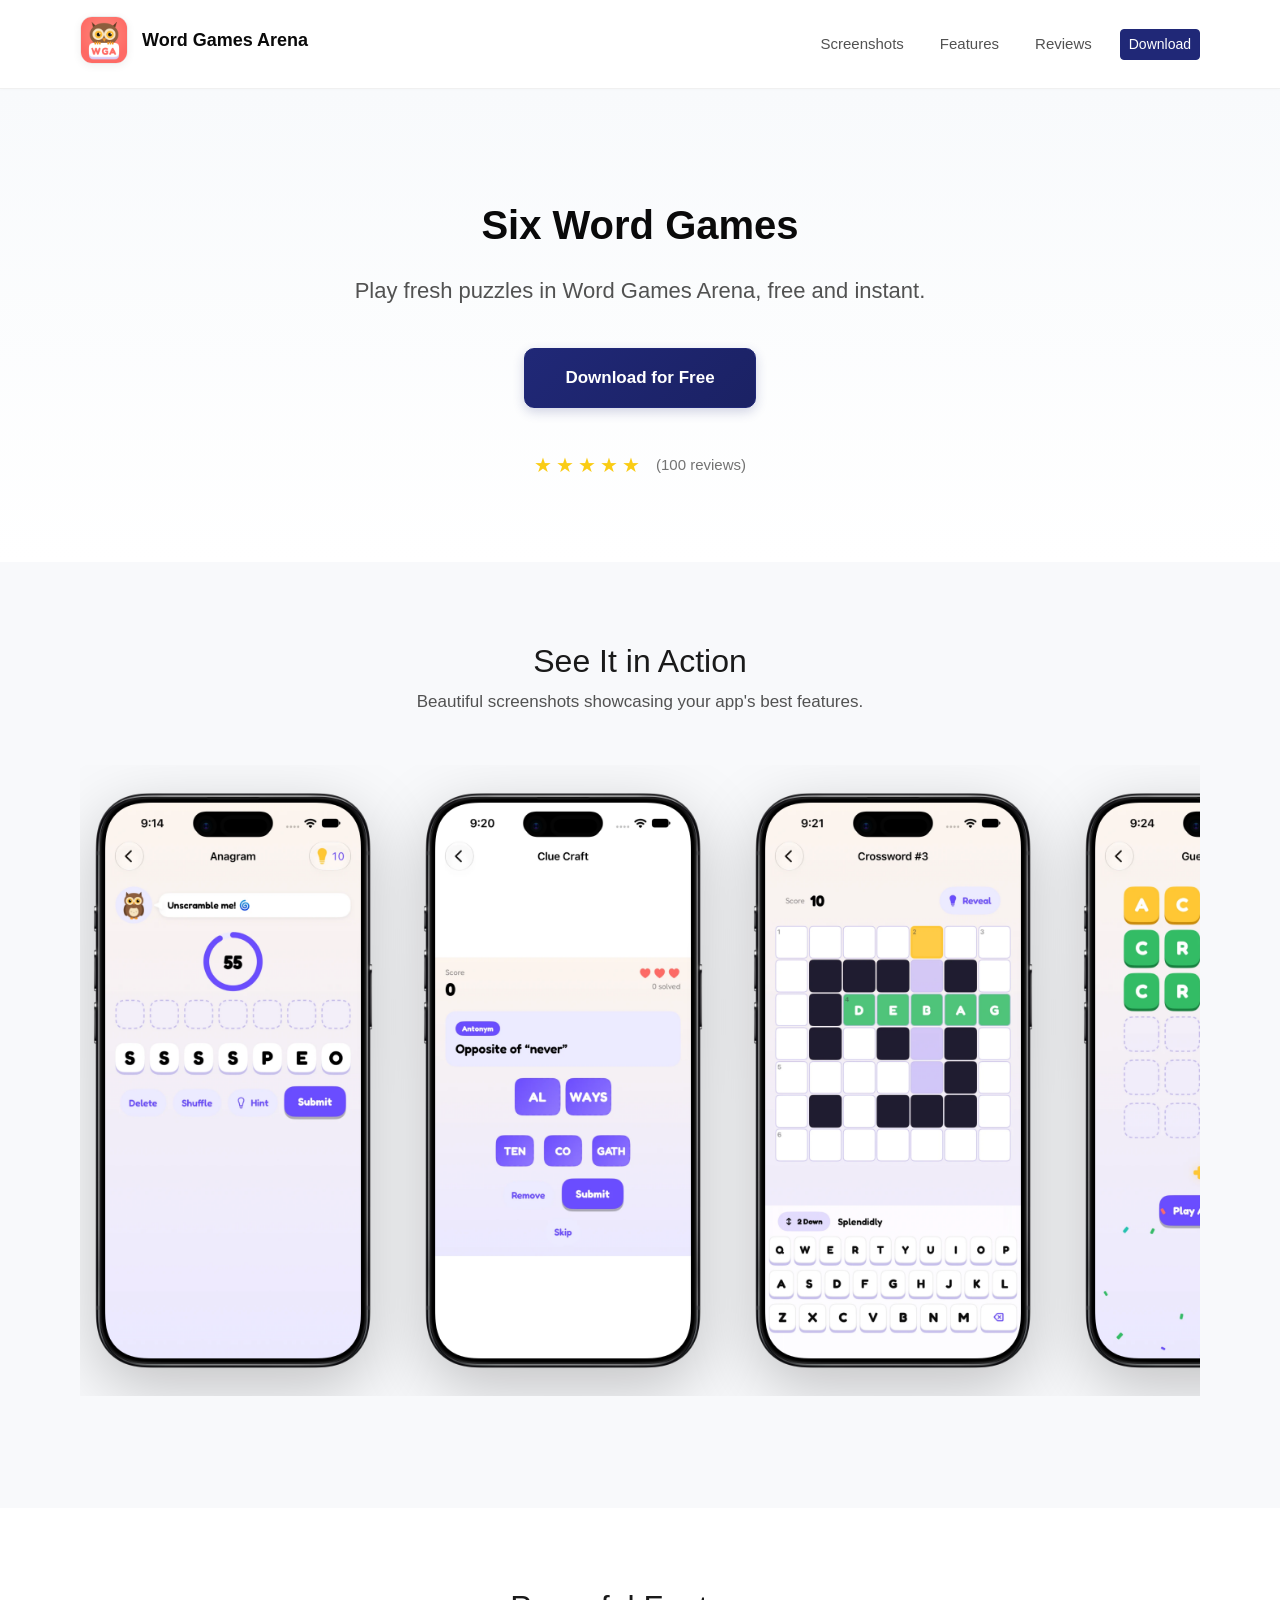
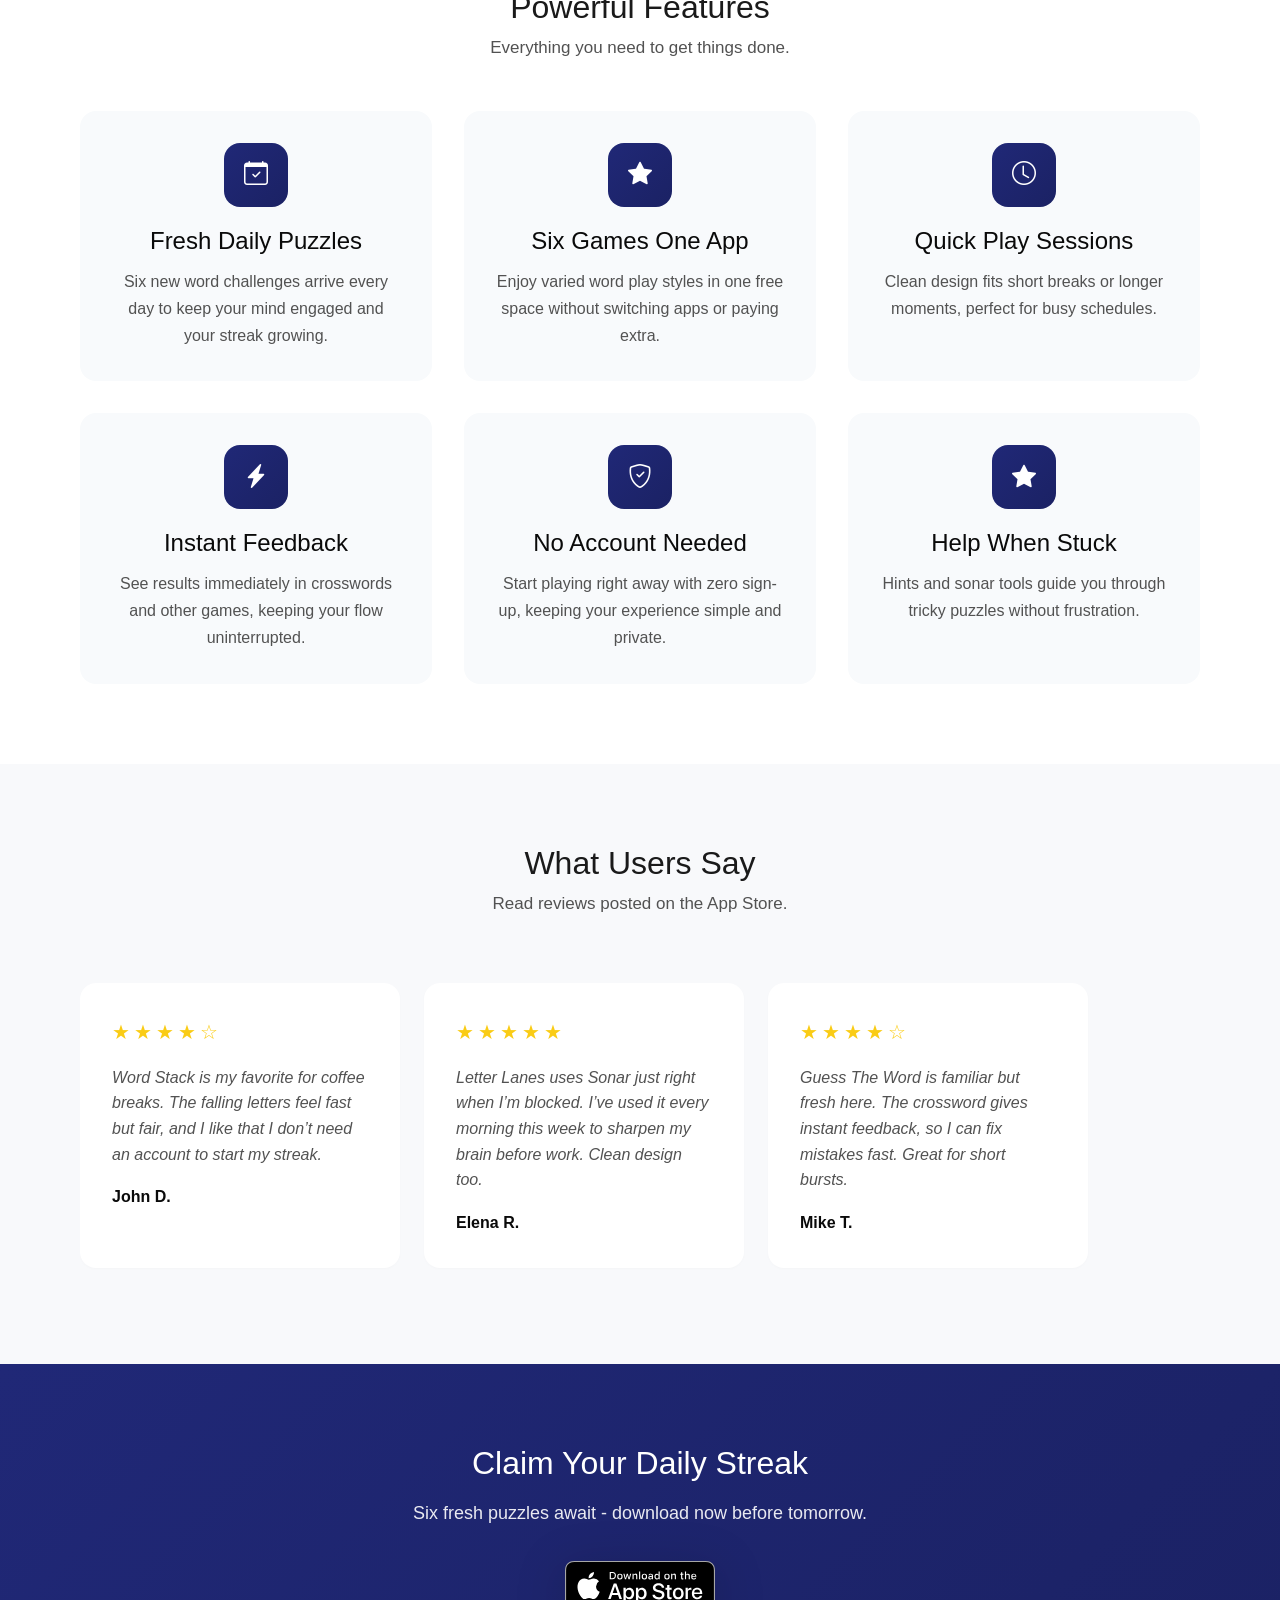
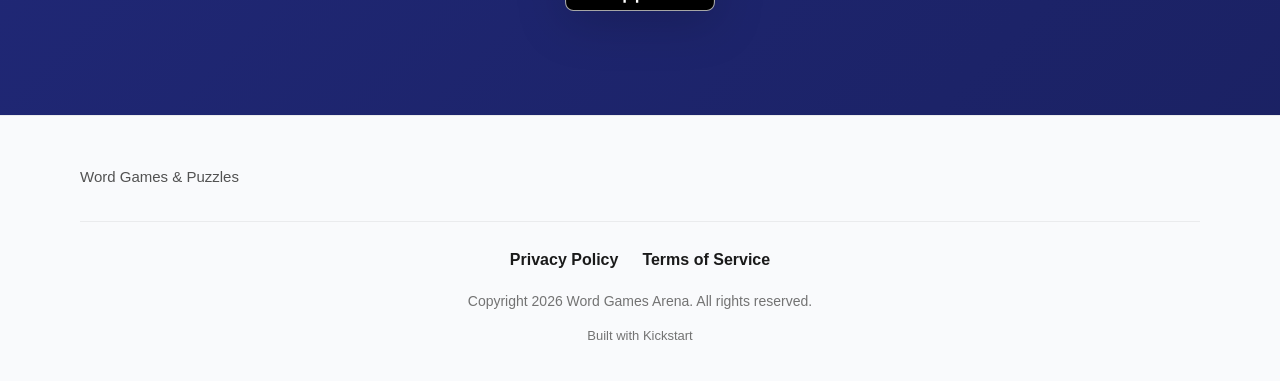
==== commit 20bd9420: "Deploy website – 24 Oct 2026 at 8:32 PM" ====
--- a/index.html
+++ b/index.html
@@ -11,7 +11,7 @@
     <meta name="twitter:dnt" content="on" />
     <meta charset="utf-8" />
     <meta name="viewport" content="width=device-width, initial-scale=1" />
-    <meta name="author" content="Developer" />
+    <meta name="author" content="Hemant Singh" />
     <meta name="generator" content="Ignite v0.6.0" />
     <title>Word Games Arena</title>
     <link href="css/bootstrap.min.css" rel="stylesheet" />
@@ -21,8 +21,8 @@
     <link href="css/styles.css" rel="stylesheet" />
     <style>
 :root {
-    --primary-color: #2563eb;
-    --primary-rgb: 37, 99, 235;
+    --primary-color: #202877;
+    --primary-rgb: 32, 40, 119;
     --font-family: -apple-system, BlinkMacSystemFont, 'Segoe UI', Roboto, 'Helvetica Neue', Arial, sans-serif;
     color-scheme: light dark;
 }
@@ -34,7 +34,7 @@
       <nav class="site-header navbar navbar-expand-md">
         <div class="container flex-wrap flex-lg-nowrap">
           <div class="me-2 me-md-auto">
-            <a href="./" class="brand-link d-inline-flex align-items-center navbar-brand"><span class="brand-name">Word Games Arena</span></a>
+            <a href="./" class="brand-link d-inline-flex align-items-center navbar-brand"><img src="images/logo.png" alt="Logo" class="site-logo" /><span class="brand-name">Word Games Arena</span></a>
           </div>
           <button type="button" class="navbar-toggler btn" data-bs-toggle="collapse" data-bs-target="#navbarCollapse" aria-controls="navbarCollapse" aria-expanded="false" aria-label="Toggle navigation"><span class="navbar-toggler-icon"></span></button>
           <div id="navbarCollapse" class="collapse navbar-collapse">
@@ -53,7 +53,7 @@
         <div id="hero" class="hero hero-centered">
           <div class="container">
             <div class="hero-content">
-              <h1 class="hero-title">Six Word Games, One Daily Habit</h1>
+              <h1 class="hero-title">Six Word Games</h1>
               <p class="hero-subtitle">Play fresh puzzles in Word Games Arena, free and instant.</p>
               <div class="hero-cta">
                 <a href="https://apps.apple.com/app/id6823714719" class="cta-button cta-button-primary btn btn-primary">Download for Free</a>
@@ -78,7 +78,120 @@
               <p class="section-description">Beautiful screenshots showcasing your app's best features.</p>
             </div>
             <div class="screenshots-container">
-              <div class="screenshots-scroll"></div>
+              <div class="screenshots-scroll">
+                <div class="screenshot-card">
+                  <button type="button" class="screenshot-trigger btn" data-bs-toggle="modal" data-bs-target="#screenshot-modal-0"><img src="images/screenshots/anagram-framed.png" alt="Screenshot 1" class="screenshot-image screenshot-frame-image" /></button>
+                </div>
+                <div class="screenshot-card">
+                  <button type="button" class="screenshot-trigger btn" data-bs-toggle="modal" data-bs-target="#screenshot-modal-1"><img src="images/screenshots/cluecraft-framed.png" alt="Screenshot 2" class="screenshot-image screenshot-frame-image" /></button>
+                </div>
+                <div class="screenshot-card">
+                  <button type="button" class="screenshot-trigger btn" data-bs-toggle="modal" data-bs-target="#screenshot-modal-2"><img src="images/screenshots/crossword-framed.png" alt="Screenshot 3" class="screenshot-image screenshot-frame-image" /></button>
+                </div>
+                <div class="screenshot-card">
+                  <button type="button" class="screenshot-trigger btn" data-bs-toggle="modal" data-bs-target="#screenshot-modal-3"><img src="images/screenshots/guessword-framed.png" alt="Screenshot 4" class="screenshot-image screenshot-frame-image" /></button>
+                </div>
+                <div class="screenshot-card">
+                  <button type="button" class="screenshot-trigger btn" data-bs-toggle="modal" data-bs-target="#screenshot-modal-4"><img src="images/screenshots/launcher-framed.png" alt="Screenshot 5" class="screenshot-image screenshot-frame-image" /></button>
+                </div>
+                <div class="screenshot-card">
+                  <button type="button" class="screenshot-trigger btn" data-bs-toggle="modal" data-bs-target="#screenshot-modal-5"><img src="images/screenshots/letterlanes-framed.png" alt="Screenshot 6" class="screenshot-image screenshot-frame-image" /></button>
+                </div>
+                <div class="screenshot-card">
+                  <button type="button" class="screenshot-trigger btn" data-bs-toggle="modal" data-bs-target="#screenshot-modal-6"><img src="images/screenshots/wordstack-framed.png" alt="Screenshot 7" class="screenshot-image screenshot-frame-image" /></button>
+                </div>
+              </div>
+            </div>
+            <div id="screenshot-modal-0" tabindex="-1" class="modal fade screenshot-modal" aria-labelledby="screenshotModalLabel0" aria-hidden="true">
+              <div class="modal-dialog modal-lg modal-dialog-centered">
+                <div class="modal-content">
+                  <div class="modal-header">
+                    <h4>Screenshot 1</h4>
+                    <button type="button" class="btn btn-close" data-bs-dismiss="modal" label="Close"></button>
+                  </div>
+                  <div class="modal-body text-center">
+                    <img src="images/screenshots/anagram-framed.png" alt="Screenshot 1" class="img-fluid screenshot-lightbox-image screenshot-frame-image" />
+                  </div>
+                </div>
+              </div>
+            </div>
+            <div id="screenshot-modal-1" tabindex="-1" class="modal fade screenshot-modal" aria-labelledby="screenshotModalLabel1" aria-hidden="true">
+              <div class="modal-dialog modal-lg modal-dialog-centered">
+                <div class="modal-content">
+                  <div class="modal-header">
+                    <h4>Screenshot 2</h4>
+                    <button type="button" class="btn btn-close" data-bs-dismiss="modal" label="Close"></button>
+                  </div>
+                  <div class="modal-body text-center">
+                    <img src="images/screenshots/cluecraft-framed.png" alt="Screenshot 2" class="img-fluid screenshot-lightbox-image screenshot-frame-image" />
+                  </div>
+                </div>
+              </div>
+            </div>
+            <div id="screenshot-modal-2" tabindex="-1" class="modal fade screenshot-modal" aria-labelledby="screenshotModalLabel2" aria-hidden="true">
+              <div class="modal-dialog modal-lg modal-dialog-centered">
+                <div class="modal-content">
+                  <div class="modal-header">
+                    <h4>Screenshot 3</h4>
+                    <button type="button" class="btn btn-close" data-bs-dismiss="modal" label="Close"></button>
+                  </div>
+                  <div class="modal-body text-center">
+                    <img src="images/screenshots/crossword-framed.png" alt="Screenshot 3" class="img-fluid screenshot-lightbox-image screenshot-frame-image" />
+                  </div>
+                </div>
+              </div>
+            </div>
+            <div id="screenshot-modal-3" tabindex="-1" class="modal fade screenshot-modal" aria-labelledby="screenshotModalLabel3" aria-hidden="true">
+              <div class="modal-dialog modal-lg modal-dialog-centered">
+                <div class="modal-content">
+                  <div class="modal-header">
+                    <h4>Screenshot 4</h4>
+                    <button type="button" class="btn btn-close" data-bs-dismiss="modal" label="Close"></button>
+                  </div>
+                  <div class="modal-body text-center">
+                    <img src="images/screenshots/guessword-framed.png" alt="Screenshot 4" class="img-fluid screenshot-lightbox-image screenshot-frame-image" />
+                  </div>
+                </div>
+              </div>
+            </div>
+            <div id="screenshot-modal-4" tabindex="-1" class="modal fade screenshot-modal" aria-labelledby="screenshotModalLabel4" aria-hidden="true">
+              <div class="modal-dialog modal-lg modal-dialog-centered">
+                <div class="modal-content">
+                  <div class="modal-header">
+                    <h4>Screenshot 5</h4>
+                    <button type="button" class="btn btn-close" data-bs-dismiss="modal" label="Close"></button>
+                  </div>
+                  <div class="modal-body text-center">
+                    <img src="images/screenshots/launcher-framed.png" alt="Screenshot 5" class="img-fluid screenshot-lightbox-image screenshot-frame-image" />
+                  </div>
+                </div>
+              </div>
+            </div>
+            <div id="screenshot-modal-5" tabindex="-1" class="modal fade screenshot-modal" aria-labelledby="screenshotModalLabel5" aria-hidden="true">
+              <div class="modal-dialog modal-lg modal-dialog-centered">
+                <div class="modal-content">
+                  <div class="modal-header">
+                    <h4>Screenshot 6</h4>
+                    <button type="button" class="btn btn-close" data-bs-dismiss="modal" label="Close"></button>
+                  </div>
+                  <div class="modal-body text-center">
+                    <img src="images/screenshots/letterlanes-framed.png" alt="Screenshot 6" class="img-fluid screenshot-lightbox-image screenshot-frame-image" />
+                  </div>
+                </div>
+              </div>
+            </div>
+            <div id="screenshot-modal-6" tabindex="-1" class="modal fade screenshot-modal" aria-labelledby="screenshotModalLabel6" aria-hidden="true">
+              <div class="modal-dialog modal-lg modal-dialog-centered">
+                <div class="modal-content">
+                  <div class="modal-header">
+                    <h4>Screenshot 7</h4>
+                    <button type="button" class="btn btn-close" data-bs-dismiss="modal" label="Close"></button>
+                  </div>
+                  <div class="modal-body text-center">
+                    <img src="images/screenshots/wordstack-framed.png" alt="Screenshot 7" class="img-fluid screenshot-lightbox-image screenshot-frame-image" />
+                  </div>
+                </div>
+              </div>
             </div>
           </div>
         </div>
@@ -147,10 +260,10 @@
                   <span class="star">★</span>
                   <span class="star">★</span>
                   <span class="star">★</span>
-                  <span class="star">★</span>
-                </div>
-                <p class="testimonial-quote">I play Anagram and Clue Craft during my train ride. The daily puzzles keep me coming back, and the hints save me when I’m stuck. Perfect for quick sessions.</p>
-                <p class="testimonial-author">Sarah M.</p>
+                  <span class="star">☆</span>
+                </div>
+                <p class="testimonial-quote">Word Stack is my favorite for coffee breaks. The falling letters feel fast but fair, and I like that I don’t need an account to start my streak.</p>
+                <p class="testimonial-author">John D.</p>
               </div>
               <div class="testimonial-card">
                 <div class="testimonial-rating">
@@ -158,10 +271,10 @@
                   <span class="star">★</span>
                   <span class="star">★</span>
                   <span class="star">★</span>
-                  <span class="star">☆</span>
-                </div>
-                <p class="testimonial-quote">Word Stack is my favorite for coffee breaks. The falling letters feel fast but fair, and I like that I don’t need an account to start my streak.</p>
-                <p class="testimonial-author">John D.</p>
+                  <span class="star">★</span>
+                </div>
+                <p class="testimonial-quote">Letter Lanes uses Sonar just right when I’m blocked. I’ve used it every morning this week to sharpen my brain before work. Clean design too.</p>
+                <p class="testimonial-author">Elena R.</p>
               </div>
               <div class="testimonial-card">
                 <div class="testimonial-rating">
@@ -169,17 +282,6 @@
                   <span class="star">★</span>
                   <span class="star">★</span>
                   <span class="star">★</span>
-                  <span class="star">★</span>
-                </div>
-                <p class="testimonial-quote">Letter Lanes uses Sonar just right when I’m blocked. I’ve used it every morning this week to sharpen my brain before work. Clean design too.</p>
-                <p class="testimonial-author">Elena R.</p>
-              </div>
-              <div class="testimonial-card">
-                <div class="testimonial-rating">
-                  <span class="star">★</span>
-                  <span class="star">★</span>
-                  <span class="star">★</span>
-                  <span class="star">★</span>
                   <span class="star">☆</span>
                 </div>
                 <p class="testimonial-quote">Guess The Word is familiar but fresh here. The crossword gives instant feedback, so I can fix mistakes fast. Great for short bursts.</p>
@@ -192,7 +294,7 @@
           <div class="container">
             <div class="download-content">
               <h2>Claim Your Daily Streak</h2>
-              <p class="download-description">Six fresh puzzles await - download now.</p>
+              <p class="download-description">Six fresh puzzles await - download now before tomorrow.</p>
               <div class="store-badges">
                 <a href="https://apps.apple.com/app/id6823714719" class="store-badge-link"><img src="images/app-store-download-black.svg" alt="Download on the App Store" class="store-badge store-badge-light-mode" /><img src="images/app-store-download-white.svg" alt="Download on the App Store" class="store-badge store-badge-dark-mode" /></a>
               </div>
@@ -209,6 +311,10 @@
           </div>
         </div>
         <div class="footer-copyright">
+          <div class="footer-links">
+            <a href="privacy/" class="footer-privacy-link">Privacy Policy</a>
+            <a href="https://www.apple.com/legal/internet-services/itunes/dev/stdeula" class="footer-privacy-link">Terms of Service</a>
+          </div>
           <p>Copyright 2026 Word Games Arena. All rights reserved.</p>
           <a href="https://www.kickstart.tools" class="footer-kickstart-link">Built with Kickstart</a>
         </div>
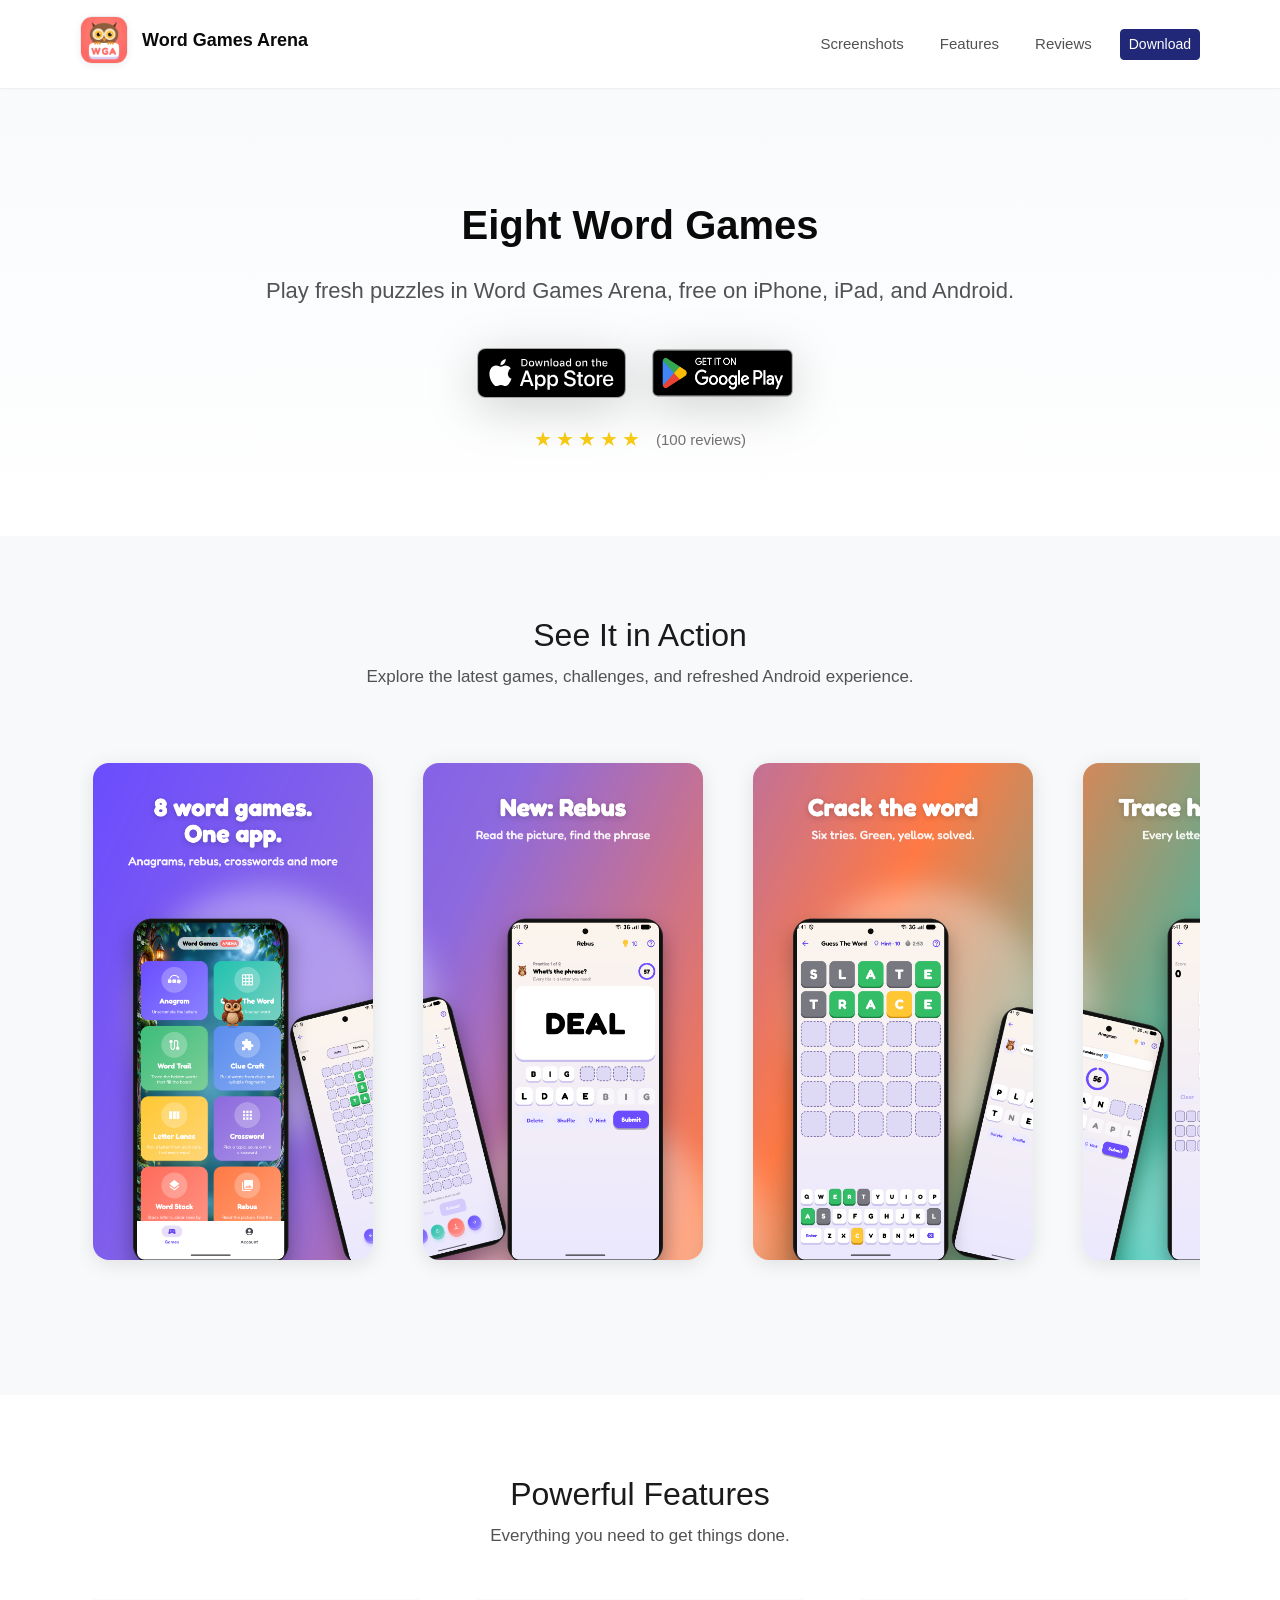
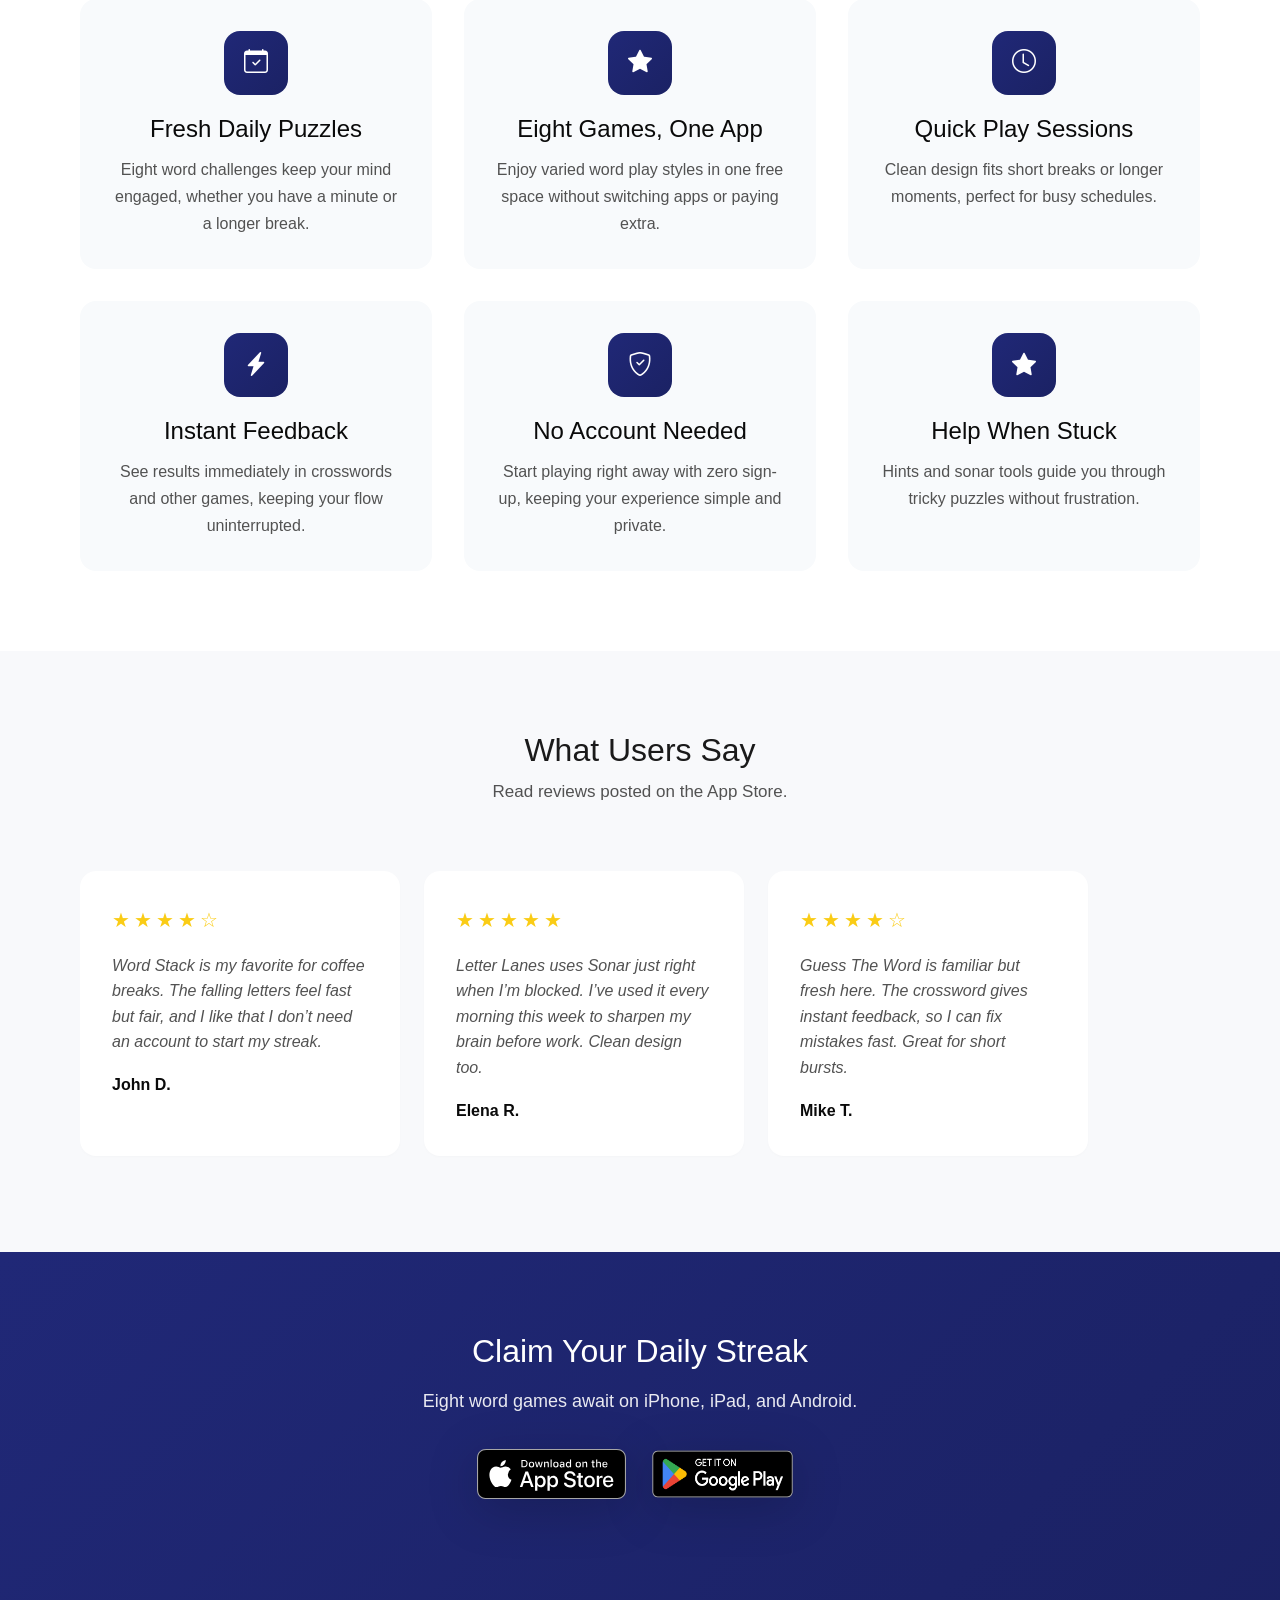
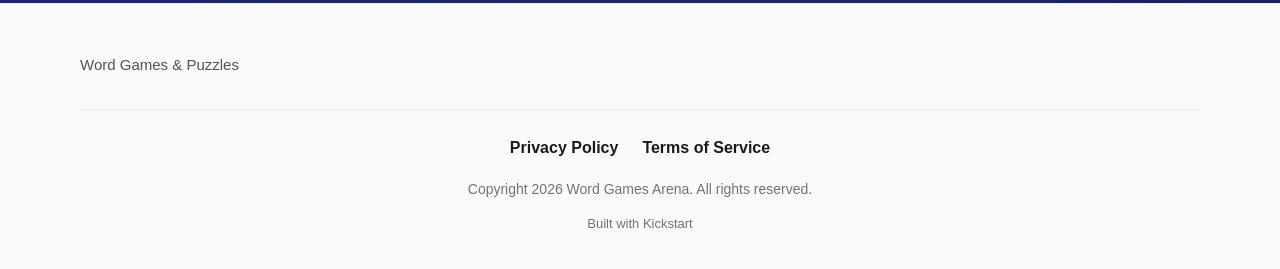
==== commit a0d60562: "Add Android badges and refreshed screenshots Update the site to promote Word Games Arena on Android " ====
--- a/index.html
+++ b/index.html
@@ -42,7 +42,7 @@
               <li class="nav-item"><a href="#screenshots" class="nav-link text-nowrap">Screenshots</a></li>
               <li class="nav-item"><a href="#features" class="nav-link text-nowrap">Features</a></li>
               <li class="nav-item"><a href="#reviews" class="nav-link text-nowrap">Reviews</a></li>
-              <li class="nav-item"><a href="https://apps.apple.com/app/id6823714719" class="text-nowrap btn btn-sm btn-primary">Download</a></li>
+              <li class="nav-item"><a href="#download" class="text-nowrap btn btn-sm btn-primary">Download</a></li>
             </ul>
           </div>
         </div>
@@ -53,10 +53,11 @@
         <div id="hero" class="hero hero-centered">
           <div class="container">
             <div class="hero-content">
-              <h1 class="hero-title">Six Word Games</h1>
-              <p class="hero-subtitle">Play fresh puzzles in Word Games Arena, free and instant.</p>
-              <div class="hero-cta">
-                <a href="https://apps.apple.com/app/id6823714719" class="cta-button cta-button-primary btn btn-primary">Download for Free</a>
+              <h1 class="hero-title">Eight Word Games</h1>
+              <p class="hero-subtitle">Play fresh puzzles in Word Games Arena, free on iPhone, iPad, and Android.</p>
+              <div class="store-badges hero-store-badges" aria-label="Download Word Games Arena">
+                <a href="https://apps.apple.com/app/id6823714719" class="store-badge-link" target="_blank" rel="noopener noreferrer" aria-label="Download Word Games Arena on the App Store"><img src="images/app-store-download-black.svg" alt="Download on the App Store" class="store-badge" /></a>
+                <a href="https://play.google.com/store/apps/details?id=com.hemant3370.wordgames" class="store-badge-link google-play-badge-link" target="_blank" rel="noopener noreferrer" aria-label="Get Word Games Arena on Google Play"><img src="images/google-play-badge.png" alt="Get it on Google Play" class="store-badge google-play-badge" /></a>
               </div>
               <div class="hero-rating">
                 <div class="rating-stars">
@@ -75,30 +76,27 @@
           <div class="container">
             <div class="section-header">
               <h2>See It in Action</h2>
-              <p class="section-description">Beautiful screenshots showcasing your app's best features.</p>
+              <p class="section-description">Explore the latest games, challenges, and refreshed Android experience.</p>
             </div>
             <div class="screenshots-container">
               <div class="screenshots-scroll">
                 <div class="screenshot-card">
-                  <button type="button" class="screenshot-trigger btn" data-bs-toggle="modal" data-bs-target="#screenshot-modal-0"><img src="images/screenshots/anagram-framed.png" alt="Screenshot 1" class="screenshot-image screenshot-frame-image" /></button>
-                </div>
-                <div class="screenshot-card">
-                  <button type="button" class="screenshot-trigger btn" data-bs-toggle="modal" data-bs-target="#screenshot-modal-1"><img src="images/screenshots/cluecraft-framed.png" alt="Screenshot 2" class="screenshot-image screenshot-frame-image" /></button>
-                </div>
-                <div class="screenshot-card">
-                  <button type="button" class="screenshot-trigger btn" data-bs-toggle="modal" data-bs-target="#screenshot-modal-2"><img src="images/screenshots/crossword-framed.png" alt="Screenshot 3" class="screenshot-image screenshot-frame-image" /></button>
-                </div>
-                <div class="screenshot-card">
-                  <button type="button" class="screenshot-trigger btn" data-bs-toggle="modal" data-bs-target="#screenshot-modal-3"><img src="images/screenshots/guessword-framed.png" alt="Screenshot 4" class="screenshot-image screenshot-frame-image" /></button>
-                </div>
-                <div class="screenshot-card">
-                  <button type="button" class="screenshot-trigger btn" data-bs-toggle="modal" data-bs-target="#screenshot-modal-4"><img src="images/screenshots/launcher-framed.png" alt="Screenshot 5" class="screenshot-image screenshot-frame-image" /></button>
-                </div>
-                <div class="screenshot-card">
-                  <button type="button" class="screenshot-trigger btn" data-bs-toggle="modal" data-bs-target="#screenshot-modal-5"><img src="images/screenshots/letterlanes-framed.png" alt="Screenshot 6" class="screenshot-image screenshot-frame-image" /></button>
-                </div>
-                <div class="screenshot-card">
-                  <button type="button" class="screenshot-trigger btn" data-bs-toggle="modal" data-bs-target="#screenshot-modal-6"><img src="images/screenshots/wordstack-framed.png" alt="Screenshot 7" class="screenshot-image screenshot-frame-image" /></button>
+                  <button type="button" class="screenshot-trigger btn" data-bs-toggle="modal" data-bs-target="#screenshot-modal-0" aria-label="Open eight-game overview screenshot"><img src="images/screenshots/android-overview.png" alt="Word Games Arena game library showing eight word games on Android" class="screenshot-image" /></button>
+                </div>
+                <div class="screenshot-card">
+                  <button type="button" class="screenshot-trigger btn" data-bs-toggle="modal" data-bs-target="#screenshot-modal-1" aria-label="Open Rebus screenshot"><img src="images/screenshots/android-rebus.png" alt="Rebus puzzle asking players to read a picture and find the phrase" class="screenshot-image" loading="lazy" decoding="async" /></button>
+                </div>
+                <div class="screenshot-card">
+                  <button type="button" class="screenshot-trigger btn" data-bs-toggle="modal" data-bs-target="#screenshot-modal-2" aria-label="Open Guess The Word screenshot"><img src="images/screenshots/android-guess-word.png" alt="Guess The Word game with colored letter feedback" class="screenshot-image" loading="lazy" decoding="async" /></button>
+                </div>
+                <div class="screenshot-card">
+                  <button type="button" class="screenshot-trigger btn" data-bs-toggle="modal" data-bs-target="#screenshot-modal-3" aria-label="Open Word Trail screenshot"><img src="images/screenshots/android-word-trail.png" alt="Word Trail game with a four-by-four letter grid" class="screenshot-image" loading="lazy" decoding="async" /></button>
+                </div>
+                <div class="screenshot-card">
+                  <button type="button" class="screenshot-trigger btn" data-bs-toggle="modal" data-bs-target="#screenshot-modal-4" aria-label="Open Clue Craft screenshot"><img src="images/screenshots/android-clue-craft.png" alt="Clue Craft game building an answer from word fragments" class="screenshot-image" loading="lazy" decoding="async" /></button>
+                </div>
+                <div class="screenshot-card">
+                  <button type="button" class="screenshot-trigger btn" data-bs-toggle="modal" data-bs-target="#screenshot-modal-5" aria-label="Open difficulty selection screenshot"><img src="images/screenshots/android-difficulty.png" alt="Anagram difficulty selector with Easy, Medium, and Hard levels" class="screenshot-image" loading="lazy" decoding="async" /></button>
                 </div>
               </div>
             </div>
@@ -106,11 +104,11 @@
               <div class="modal-dialog modal-lg modal-dialog-centered">
                 <div class="modal-content">
                   <div class="modal-header">
-                    <h4>Screenshot 1</h4>
-                    <button type="button" class="btn btn-close" data-bs-dismiss="modal" label="Close"></button>
-                  </div>
-                  <div class="modal-body text-center">
-                    <img src="images/screenshots/anagram-framed.png" alt="Screenshot 1" class="img-fluid screenshot-lightbox-image screenshot-frame-image" />
+                    <h4 id="screenshotModalLabel0">Eight games. One app.</h4>
+                    <button type="button" class="btn btn-close" data-bs-dismiss="modal" aria-label="Close"></button>
+                  </div>
+                  <div class="modal-body text-center">
+                    <img src="images/screenshots/android-overview.png" alt="Word Games Arena game library showing eight word games on Android" class="img-fluid screenshot-lightbox-image" />
                   </div>
                 </div>
               </div>
@@ -119,11 +117,11 @@
               <div class="modal-dialog modal-lg modal-dialog-centered">
                 <div class="modal-content">
                   <div class="modal-header">
-                    <h4>Screenshot 2</h4>
-                    <button type="button" class="btn btn-close" data-bs-dismiss="modal" label="Close"></button>
-                  </div>
-                  <div class="modal-body text-center">
-                    <img src="images/screenshots/cluecraft-framed.png" alt="Screenshot 2" class="img-fluid screenshot-lightbox-image screenshot-frame-image" />
+                    <h4 id="screenshotModalLabel1">Rebus</h4>
+                    <button type="button" class="btn btn-close" data-bs-dismiss="modal" aria-label="Close"></button>
+                  </div>
+                  <div class="modal-body text-center">
+                    <img src="images/screenshots/android-rebus.png" alt="Rebus puzzle asking players to read a picture and find the phrase" class="img-fluid screenshot-lightbox-image" />
                   </div>
                 </div>
               </div>
@@ -132,11 +130,11 @@
               <div class="modal-dialog modal-lg modal-dialog-centered">
                 <div class="modal-content">
                   <div class="modal-header">
-                    <h4>Screenshot 3</h4>
-                    <button type="button" class="btn btn-close" data-bs-dismiss="modal" label="Close"></button>
-                  </div>
-                  <div class="modal-body text-center">
-                    <img src="images/screenshots/crossword-framed.png" alt="Screenshot 3" class="img-fluid screenshot-lightbox-image screenshot-frame-image" />
+                    <h4 id="screenshotModalLabel2">Guess The Word</h4>
+                    <button type="button" class="btn btn-close" data-bs-dismiss="modal" aria-label="Close"></button>
+                  </div>
+                  <div class="modal-body text-center">
+                    <img src="images/screenshots/android-guess-word.png" alt="Guess The Word game with colored letter feedback" class="img-fluid screenshot-lightbox-image" />
                   </div>
                 </div>
               </div>
@@ -145,11 +143,11 @@
               <div class="modal-dialog modal-lg modal-dialog-centered">
                 <div class="modal-content">
                   <div class="modal-header">
-                    <h4>Screenshot 4</h4>
-                    <button type="button" class="btn btn-close" data-bs-dismiss="modal" label="Close"></button>
-                  </div>
-                  <div class="modal-body text-center">
-                    <img src="images/screenshots/guessword-framed.png" alt="Screenshot 4" class="img-fluid screenshot-lightbox-image screenshot-frame-image" />
+                    <h4 id="screenshotModalLabel3">Word Trail</h4>
+                    <button type="button" class="btn btn-close" data-bs-dismiss="modal" aria-label="Close"></button>
+                  </div>
+                  <div class="modal-body text-center">
+                    <img src="images/screenshots/android-word-trail.png" alt="Word Trail game with a four-by-four letter grid" class="img-fluid screenshot-lightbox-image" />
                   </div>
                 </div>
               </div>
@@ -158,11 +156,11 @@
               <div class="modal-dialog modal-lg modal-dialog-centered">
                 <div class="modal-content">
                   <div class="modal-header">
-                    <h4>Screenshot 5</h4>
-                    <button type="button" class="btn btn-close" data-bs-dismiss="modal" label="Close"></button>
-                  </div>
-                  <div class="modal-body text-center">
-                    <img src="images/screenshots/launcher-framed.png" alt="Screenshot 5" class="img-fluid screenshot-lightbox-image screenshot-frame-image" />
+                    <h4 id="screenshotModalLabel4">Clue Craft</h4>
+                    <button type="button" class="btn btn-close" data-bs-dismiss="modal" aria-label="Close"></button>
+                  </div>
+                  <div class="modal-body text-center">
+                    <img src="images/screenshots/android-clue-craft.png" alt="Clue Craft game building an answer from word fragments" class="img-fluid screenshot-lightbox-image" />
                   </div>
                 </div>
               </div>
@@ -171,24 +169,11 @@
               <div class="modal-dialog modal-lg modal-dialog-centered">
                 <div class="modal-content">
                   <div class="modal-header">
-                    <h4>Screenshot 6</h4>
-                    <button type="button" class="btn btn-close" data-bs-dismiss="modal" label="Close"></button>
-                  </div>
-                  <div class="modal-body text-center">
-                    <img src="images/screenshots/letterlanes-framed.png" alt="Screenshot 6" class="img-fluid screenshot-lightbox-image screenshot-frame-image" />
-                  </div>
-                </div>
-              </div>
-            </div>
-            <div id="screenshot-modal-6" tabindex="-1" class="modal fade screenshot-modal" aria-labelledby="screenshotModalLabel6" aria-hidden="true">
-              <div class="modal-dialog modal-lg modal-dialog-centered">
-                <div class="modal-content">
-                  <div class="modal-header">
-                    <h4>Screenshot 7</h4>
-                    <button type="button" class="btn btn-close" data-bs-dismiss="modal" label="Close"></button>
-                  </div>
-                  <div class="modal-body text-center">
-                    <img src="images/screenshots/wordstack-framed.png" alt="Screenshot 7" class="img-fluid screenshot-lightbox-image screenshot-frame-image" />
+                    <h4 id="screenshotModalLabel5">Choose your challenge</h4>
+                    <button type="button" class="btn btn-close" data-bs-dismiss="modal" aria-label="Close"></button>
+                  </div>
+                  <div class="modal-body text-center">
+                    <img src="images/screenshots/android-difficulty.png" alt="Anagram difficulty selector with Easy, Medium, and Hard levels" class="img-fluid screenshot-lightbox-image" />
                   </div>
                 </div>
               </div>
@@ -207,13 +192,13 @@
                   <i class="feature-icon-image bi-calendar-check"></i>
                 </div>
                 <h4 class="feature-title">Fresh Daily Puzzles</h4>
-                <p class="feature-description">Six new word challenges arrive every day to keep your mind engaged and your streak growing.</p>
+                <p class="feature-description">Eight word challenges keep your mind engaged, whether you have a minute or a longer break.</p>
               </div>
               <div class="feature-card">
                 <div class="feature-icon">
                   <i class="feature-icon-image bi-star-fill"></i>
                 </div>
-                <h4 class="feature-title">Six Games One App</h4>
+                <h4 class="feature-title">Eight Games, One App</h4>
                 <p class="feature-description">Enjoy varied word play styles in one free space without switching apps or paying extra.</p>
               </div>
               <div class="feature-card">
@@ -294,9 +279,10 @@
           <div class="container">
             <div class="download-content">
               <h2>Claim Your Daily Streak</h2>
-              <p class="download-description">Six fresh puzzles await - download now before tomorrow.</p>
+              <p class="download-description">Eight word games await on iPhone, iPad, and Android.</p>
               <div class="store-badges">
-                <a href="https://apps.apple.com/app/id6823714719" class="store-badge-link"><img src="images/app-store-download-black.svg" alt="Download on the App Store" class="store-badge store-badge-light-mode" /><img src="images/app-store-download-white.svg" alt="Download on the App Store" class="store-badge store-badge-dark-mode" /></a>
+                <a href="https://apps.apple.com/app/id6823714719" class="store-badge-link" target="_blank" rel="noopener noreferrer" aria-label="Download Word Games Arena on the App Store"><img src="images/app-store-download-black.svg" alt="Download on the App Store" class="store-badge" /></a>
+                <a href="https://play.google.com/store/apps/details?id=com.hemant3370.wordgames" class="store-badge-link google-play-badge-link" target="_blank" rel="noopener noreferrer" aria-label="Get Word Games Arena on Google Play"><img src="images/google-play-badge.png" alt="Get it on Google Play" class="store-badge google-play-badge" /></a>
               </div>
             </div>
           </div>
@@ -323,4 +309,4 @@
     <script src="js/bootstrap.bundle.min.js"></script>
     <script src="js/ignite-core.js"></script>
   </body>
-</html>+</html>
--- a/css/styles.css
+++ b/css/styles.css
@@ -413,6 +413,10 @@
     margin-bottom: 2.5rem;
 }
 
+.hero-store-badges {
+    margin: 0 0 2.5rem;
+}
+
 .hero-rating {
     display: flex;
     align-items: center;
@@ -503,7 +507,10 @@
 
 .screenshot-lightbox-image {
     max-width: 100%;
+    max-height: 72vh;
+    width: auto;
     height: auto;
+    margin: 0 auto;
 }
 
 .screenshot-lightbox-image.screenshot-landscape-image {
@@ -2228,6 +2235,11 @@
     filter: drop-shadow(0 10px 24px rgba(0, 0, 0, 0.18));
 }
 
+.store-badge.google-play-badge {
+    height: 70px;
+    margin: -10px;
+}
+
 .store-badge-dark-mode {
     display: none;
 }
@@ -2266,6 +2278,11 @@
 
     .store-badge {
         height: 45px;
+    }
+
+    .store-badge.google-play-badge {
+        height: 63px;
+        margin: -9px;
     }
 }
 
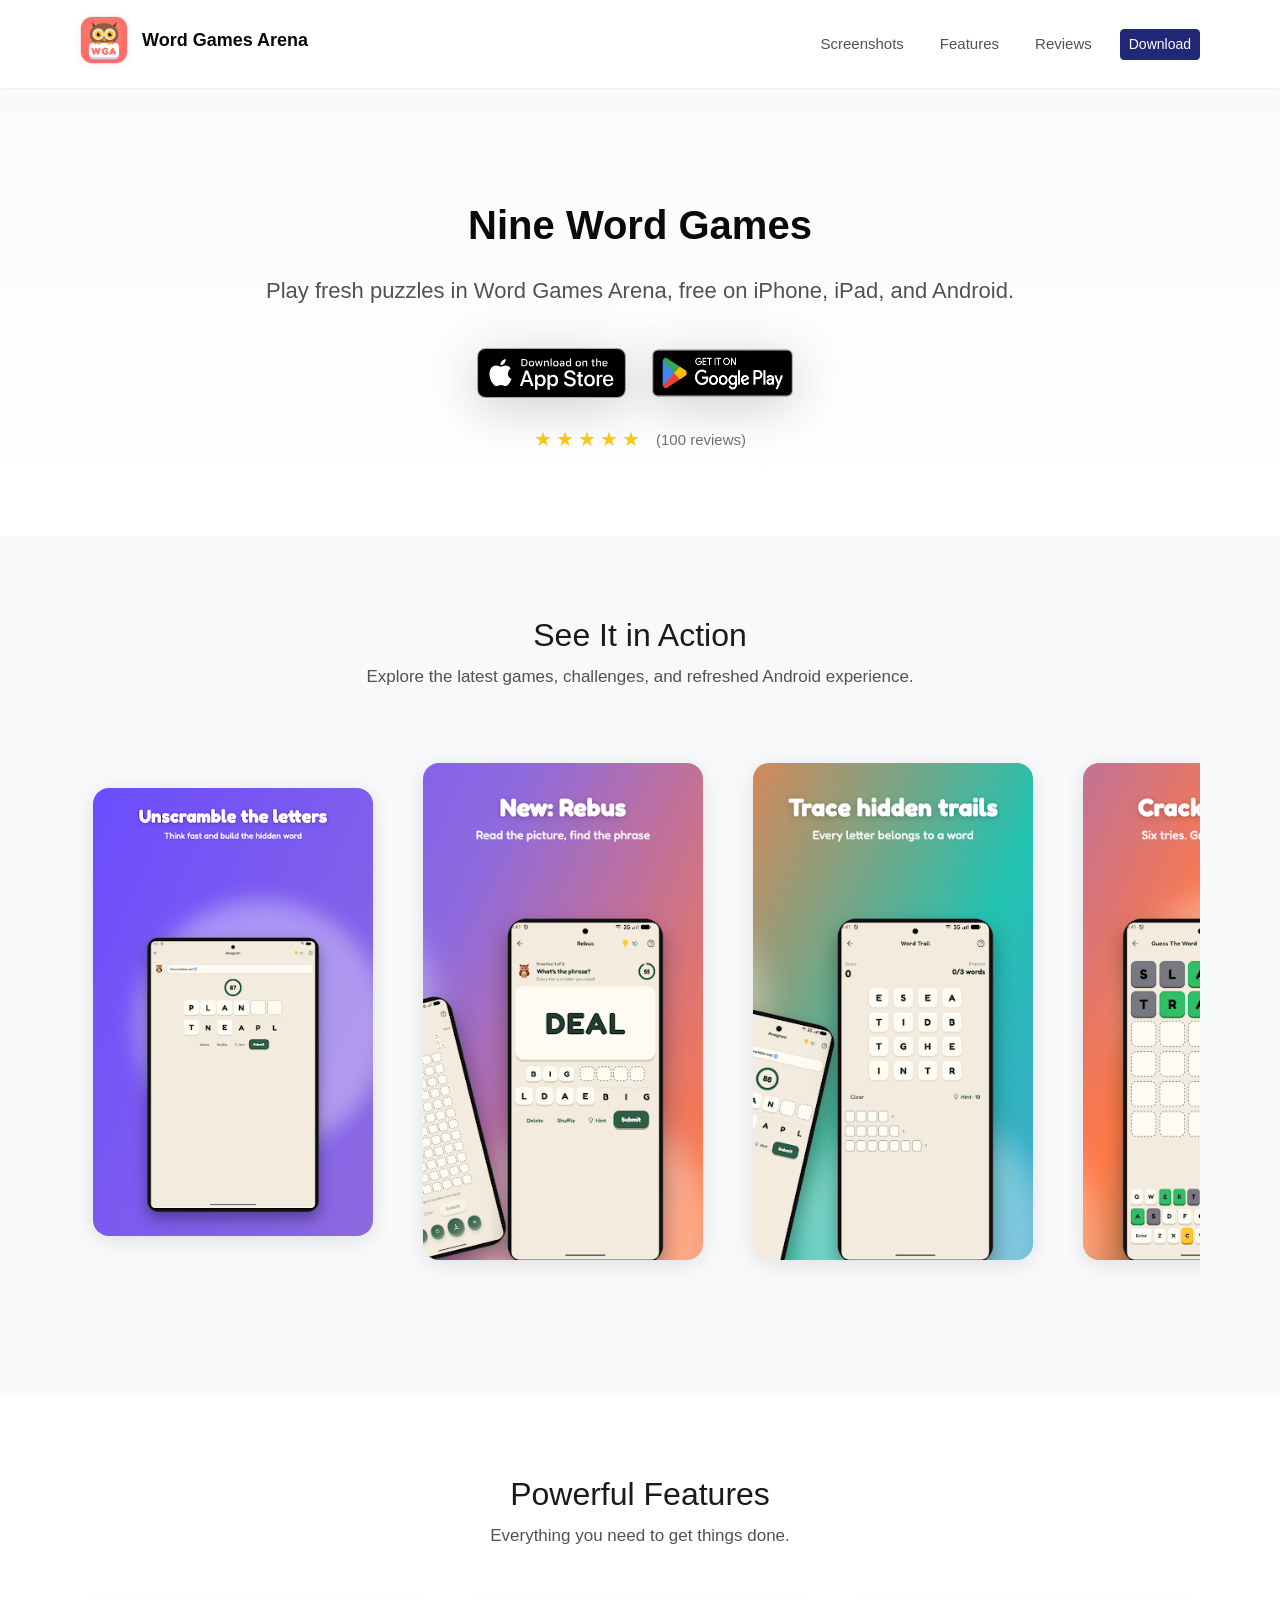
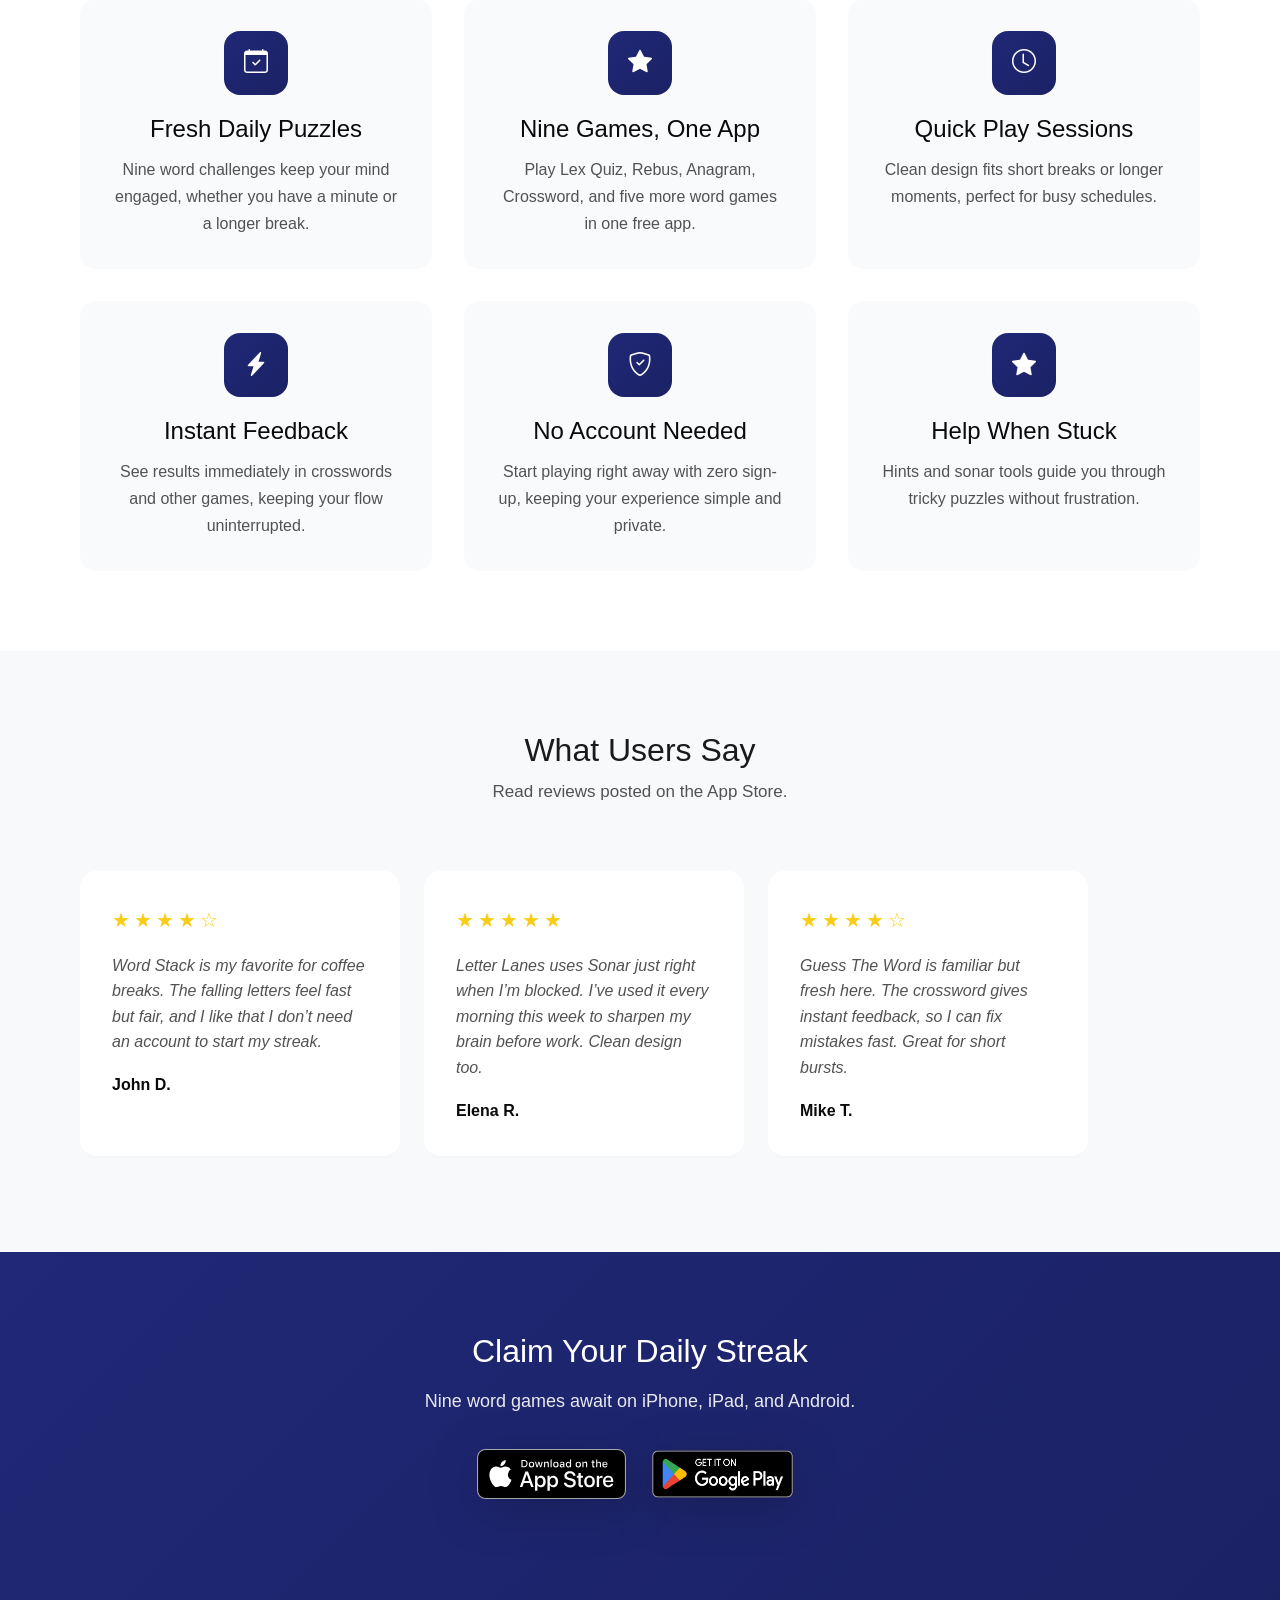
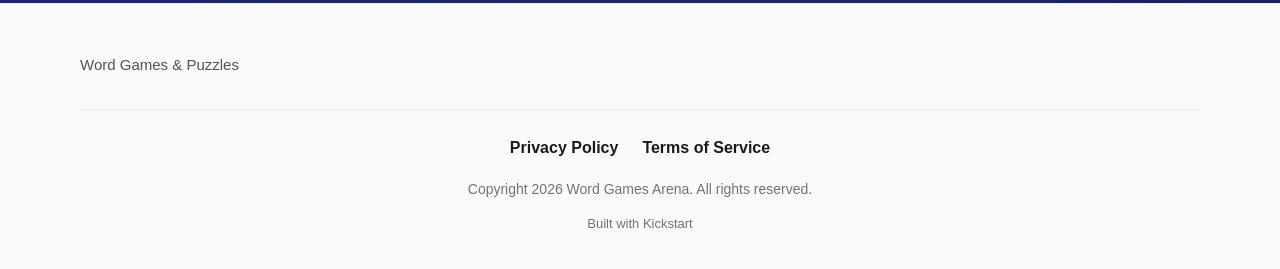
==== commit 846cf4dc: "Update website for nine games" ====
--- a/index.html
+++ b/index.html
@@ -53,7 +53,7 @@
         <div id="hero" class="hero hero-centered">
           <div class="container">
             <div class="hero-content">
-              <h1 class="hero-title">Eight Word Games</h1>
+              <h1 class="hero-title">Nine Word Games</h1>
               <p class="hero-subtitle">Play fresh puzzles in Word Games Arena, free on iPhone, iPad, and Android.</p>
               <div class="store-badges hero-store-badges" aria-label="Download Word Games Arena">
                 <a href="https://apps.apple.com/app/id6823714719" class="store-badge-link" target="_blank" rel="noopener noreferrer" aria-label="Download Word Games Arena on the App Store"><img src="images/app-store-download-black.svg" alt="Download on the App Store" class="store-badge" /></a>
@@ -81,22 +81,22 @@
             <div class="screenshots-container">
               <div class="screenshots-scroll">
                 <div class="screenshot-card">
-                  <button type="button" class="screenshot-trigger btn" data-bs-toggle="modal" data-bs-target="#screenshot-modal-0" aria-label="Open eight-game overview screenshot"><img src="images/screenshots/android-overview.png" alt="Word Games Arena game library showing eight word games on Android" class="screenshot-image" /></button>
-                </div>
-                <div class="screenshot-card">
-                  <button type="button" class="screenshot-trigger btn" data-bs-toggle="modal" data-bs-target="#screenshot-modal-1" aria-label="Open Rebus screenshot"><img src="images/screenshots/android-rebus.png" alt="Rebus puzzle asking players to read a picture and find the phrase" class="screenshot-image" loading="lazy" decoding="async" /></button>
-                </div>
-                <div class="screenshot-card">
-                  <button type="button" class="screenshot-trigger btn" data-bs-toggle="modal" data-bs-target="#screenshot-modal-2" aria-label="Open Guess The Word screenshot"><img src="images/screenshots/android-guess-word.png" alt="Guess The Word game with colored letter feedback" class="screenshot-image" loading="lazy" decoding="async" /></button>
-                </div>
-                <div class="screenshot-card">
-                  <button type="button" class="screenshot-trigger btn" data-bs-toggle="modal" data-bs-target="#screenshot-modal-3" aria-label="Open Word Trail screenshot"><img src="images/screenshots/android-word-trail.png" alt="Word Trail game with a four-by-four letter grid" class="screenshot-image" loading="lazy" decoding="async" /></button>
-                </div>
-                <div class="screenshot-card">
-                  <button type="button" class="screenshot-trigger btn" data-bs-toggle="modal" data-bs-target="#screenshot-modal-4" aria-label="Open Clue Craft screenshot"><img src="images/screenshots/android-clue-craft.png" alt="Clue Craft game building an answer from word fragments" class="screenshot-image" loading="lazy" decoding="async" /></button>
-                </div>
-                <div class="screenshot-card">
-                  <button type="button" class="screenshot-trigger btn" data-bs-toggle="modal" data-bs-target="#screenshot-modal-5" aria-label="Open difficulty selection screenshot"><img src="images/screenshots/android-difficulty.png" alt="Anagram difficulty selector with Easy, Medium, and Hard levels" class="screenshot-image" loading="lazy" decoding="async" /></button>
+                  <button type="button" class="screenshot-trigger btn" data-bs-toggle="modal" data-bs-target="#screenshot-modal-0" aria-label="Open Anagram screenshot"><img src="images/screenshots/playstore-01-anagram.webp" alt="Anagram game asking players to unscramble letters" class="screenshot-image" /></button>
+                </div>
+                <div class="screenshot-card">
+                  <button type="button" class="screenshot-trigger btn" data-bs-toggle="modal" data-bs-target="#screenshot-modal-1" aria-label="Open Rebus screenshot"><img src="images/screenshots/playstore-02-rebus.webp" alt="Rebus puzzle asking players to read a picture and find the phrase" class="screenshot-image" loading="lazy" decoding="async" /></button>
+                </div>
+                <div class="screenshot-card">
+                  <button type="button" class="screenshot-trigger btn" data-bs-toggle="modal" data-bs-target="#screenshot-modal-2" aria-label="Open Word Trail screenshot"><img src="images/screenshots/playstore-03-word-trail.webp" alt="Word Trail game tracing hidden words across a letter grid" class="screenshot-image" loading="lazy" decoding="async" /></button>
+                </div>
+                <div class="screenshot-card">
+                  <button type="button" class="screenshot-trigger btn" data-bs-toggle="modal" data-bs-target="#screenshot-modal-3" aria-label="Open Guess The Word screenshot"><img src="images/screenshots/playstore-04-guess-word.webp" alt="Guess The Word game with colored letter feedback" class="screenshot-image" loading="lazy" decoding="async" /></button>
+                </div>
+                <div class="screenshot-card">
+                  <button type="button" class="screenshot-trigger btn" data-bs-toggle="modal" data-bs-target="#screenshot-modal-4" aria-label="Open difficulty selection screenshot"><img src="images/screenshots/playstore-05-difficulty.webp" alt="Anagram difficulty selector with Easy, Medium, and Hard levels" class="screenshot-image" loading="lazy" decoding="async" /></button>
+                </div>
+                <div class="screenshot-card">
+                  <button type="button" class="screenshot-trigger btn" data-bs-toggle="modal" data-bs-target="#screenshot-modal-5" aria-label="Open Clue Craft screenshot"><img src="images/screenshots/playstore-06-clue-craft.webp" alt="Clue Craft game building an answer from word fragments" class="screenshot-image" loading="lazy" decoding="async" /></button>
                 </div>
               </div>
             </div>
@@ -104,11 +104,11 @@
               <div class="modal-dialog modal-lg modal-dialog-centered">
                 <div class="modal-content">
                   <div class="modal-header">
-                    <h4 id="screenshotModalLabel0">Eight games. One app.</h4>
-                    <button type="button" class="btn btn-close" data-bs-dismiss="modal" aria-label="Close"></button>
-                  </div>
-                  <div class="modal-body text-center">
-                    <img src="images/screenshots/android-overview.png" alt="Word Games Arena game library showing eight word games on Android" class="img-fluid screenshot-lightbox-image" />
+                    <h4 id="screenshotModalLabel0">Anagram</h4>
+                    <button type="button" class="btn btn-close" data-bs-dismiss="modal" aria-label="Close"></button>
+                  </div>
+                  <div class="modal-body text-center">
+                    <img src="images/screenshots/playstore-01-anagram.webp" alt="Anagram game asking players to unscramble letters" class="img-fluid screenshot-lightbox-image" />
                   </div>
                 </div>
               </div>
@@ -121,7 +121,7 @@
                     <button type="button" class="btn btn-close" data-bs-dismiss="modal" aria-label="Close"></button>
                   </div>
                   <div class="modal-body text-center">
-                    <img src="images/screenshots/android-rebus.png" alt="Rebus puzzle asking players to read a picture and find the phrase" class="img-fluid screenshot-lightbox-image" />
+                    <img src="images/screenshots/playstore-02-rebus.webp" alt="Rebus puzzle asking players to read a picture and find the phrase" class="img-fluid screenshot-lightbox-image" />
                   </div>
                 </div>
               </div>
@@ -130,11 +130,11 @@
               <div class="modal-dialog modal-lg modal-dialog-centered">
                 <div class="modal-content">
                   <div class="modal-header">
-                    <h4 id="screenshotModalLabel2">Guess The Word</h4>
-                    <button type="button" class="btn btn-close" data-bs-dismiss="modal" aria-label="Close"></button>
-                  </div>
-                  <div class="modal-body text-center">
-                    <img src="images/screenshots/android-guess-word.png" alt="Guess The Word game with colored letter feedback" class="img-fluid screenshot-lightbox-image" />
+                    <h4 id="screenshotModalLabel2">Word Trail</h4>
+                    <button type="button" class="btn btn-close" data-bs-dismiss="modal" aria-label="Close"></button>
+                  </div>
+                  <div class="modal-body text-center">
+                    <img src="images/screenshots/playstore-03-word-trail.webp" alt="Word Trail game tracing hidden words across a letter grid" class="img-fluid screenshot-lightbox-image" />
                   </div>
                 </div>
               </div>
@@ -143,11 +143,11 @@
               <div class="modal-dialog modal-lg modal-dialog-centered">
                 <div class="modal-content">
                   <div class="modal-header">
-                    <h4 id="screenshotModalLabel3">Word Trail</h4>
-                    <button type="button" class="btn btn-close" data-bs-dismiss="modal" aria-label="Close"></button>
-                  </div>
-                  <div class="modal-body text-center">
-                    <img src="images/screenshots/android-word-trail.png" alt="Word Trail game with a four-by-four letter grid" class="img-fluid screenshot-lightbox-image" />
+                    <h4 id="screenshotModalLabel3">Guess The Word</h4>
+                    <button type="button" class="btn btn-close" data-bs-dismiss="modal" aria-label="Close"></button>
+                  </div>
+                  <div class="modal-body text-center">
+                    <img src="images/screenshots/playstore-04-guess-word.webp" alt="Guess The Word game with colored letter feedback" class="img-fluid screenshot-lightbox-image" />
                   </div>
                 </div>
               </div>
@@ -156,11 +156,11 @@
               <div class="modal-dialog modal-lg modal-dialog-centered">
                 <div class="modal-content">
                   <div class="modal-header">
-                    <h4 id="screenshotModalLabel4">Clue Craft</h4>
-                    <button type="button" class="btn btn-close" data-bs-dismiss="modal" aria-label="Close"></button>
-                  </div>
-                  <div class="modal-body text-center">
-                    <img src="images/screenshots/android-clue-craft.png" alt="Clue Craft game building an answer from word fragments" class="img-fluid screenshot-lightbox-image" />
+                    <h4 id="screenshotModalLabel4">Choose your challenge</h4>
+                    <button type="button" class="btn btn-close" data-bs-dismiss="modal" aria-label="Close"></button>
+                  </div>
+                  <div class="modal-body text-center">
+                    <img src="images/screenshots/playstore-05-difficulty.webp" alt="Anagram difficulty selector with Easy, Medium, and Hard levels" class="img-fluid screenshot-lightbox-image" />
                   </div>
                 </div>
               </div>
@@ -169,11 +169,11 @@
               <div class="modal-dialog modal-lg modal-dialog-centered">
                 <div class="modal-content">
                   <div class="modal-header">
-                    <h4 id="screenshotModalLabel5">Choose your challenge</h4>
-                    <button type="button" class="btn btn-close" data-bs-dismiss="modal" aria-label="Close"></button>
-                  </div>
-                  <div class="modal-body text-center">
-                    <img src="images/screenshots/android-difficulty.png" alt="Anagram difficulty selector with Easy, Medium, and Hard levels" class="img-fluid screenshot-lightbox-image" />
+                    <h4 id="screenshotModalLabel5">Clue Craft</h4>
+                    <button type="button" class="btn btn-close" data-bs-dismiss="modal" aria-label="Close"></button>
+                  </div>
+                  <div class="modal-body text-center">
+                    <img src="images/screenshots/playstore-06-clue-craft.webp" alt="Clue Craft game building an answer from word fragments" class="img-fluid screenshot-lightbox-image" />
                   </div>
                 </div>
               </div>
@@ -192,14 +192,14 @@
                   <i class="feature-icon-image bi-calendar-check"></i>
                 </div>
                 <h4 class="feature-title">Fresh Daily Puzzles</h4>
-                <p class="feature-description">Eight word challenges keep your mind engaged, whether you have a minute or a longer break.</p>
+                <p class="feature-description">Nine word challenges keep your mind engaged, whether you have a minute or a longer break.</p>
               </div>
               <div class="feature-card">
                 <div class="feature-icon">
                   <i class="feature-icon-image bi-star-fill"></i>
                 </div>
-                <h4 class="feature-title">Eight Games, One App</h4>
-                <p class="feature-description">Enjoy varied word play styles in one free space without switching apps or paying extra.</p>
+                <h4 class="feature-title">Nine Games, One App</h4>
+                <p class="feature-description">Play Lex Quiz, Rebus, Anagram, Crossword, and five more word games in one free app.</p>
               </div>
               <div class="feature-card">
                 <div class="feature-icon">
@@ -279,7 +279,7 @@
           <div class="container">
             <div class="download-content">
               <h2>Claim Your Daily Streak</h2>
-              <p class="download-description">Eight word games await on iPhone, iPad, and Android.</p>
+              <p class="download-description">Nine word games await on iPhone, iPad, and Android.</p>
               <div class="store-badges">
                 <a href="https://apps.apple.com/app/id6823714719" class="store-badge-link" target="_blank" rel="noopener noreferrer" aria-label="Download Word Games Arena on the App Store"><img src="images/app-store-download-black.svg" alt="Download on the App Store" class="store-badge" /></a>
                 <a href="https://play.google.com/store/apps/details?id=com.hemant3370.wordgames" class="store-badge-link google-play-badge-link" target="_blank" rel="noopener noreferrer" aria-label="Get Word Games Arena on Google Play"><img src="images/google-play-badge.png" alt="Get it on Google Play" class="store-badge google-play-badge" /></a>
